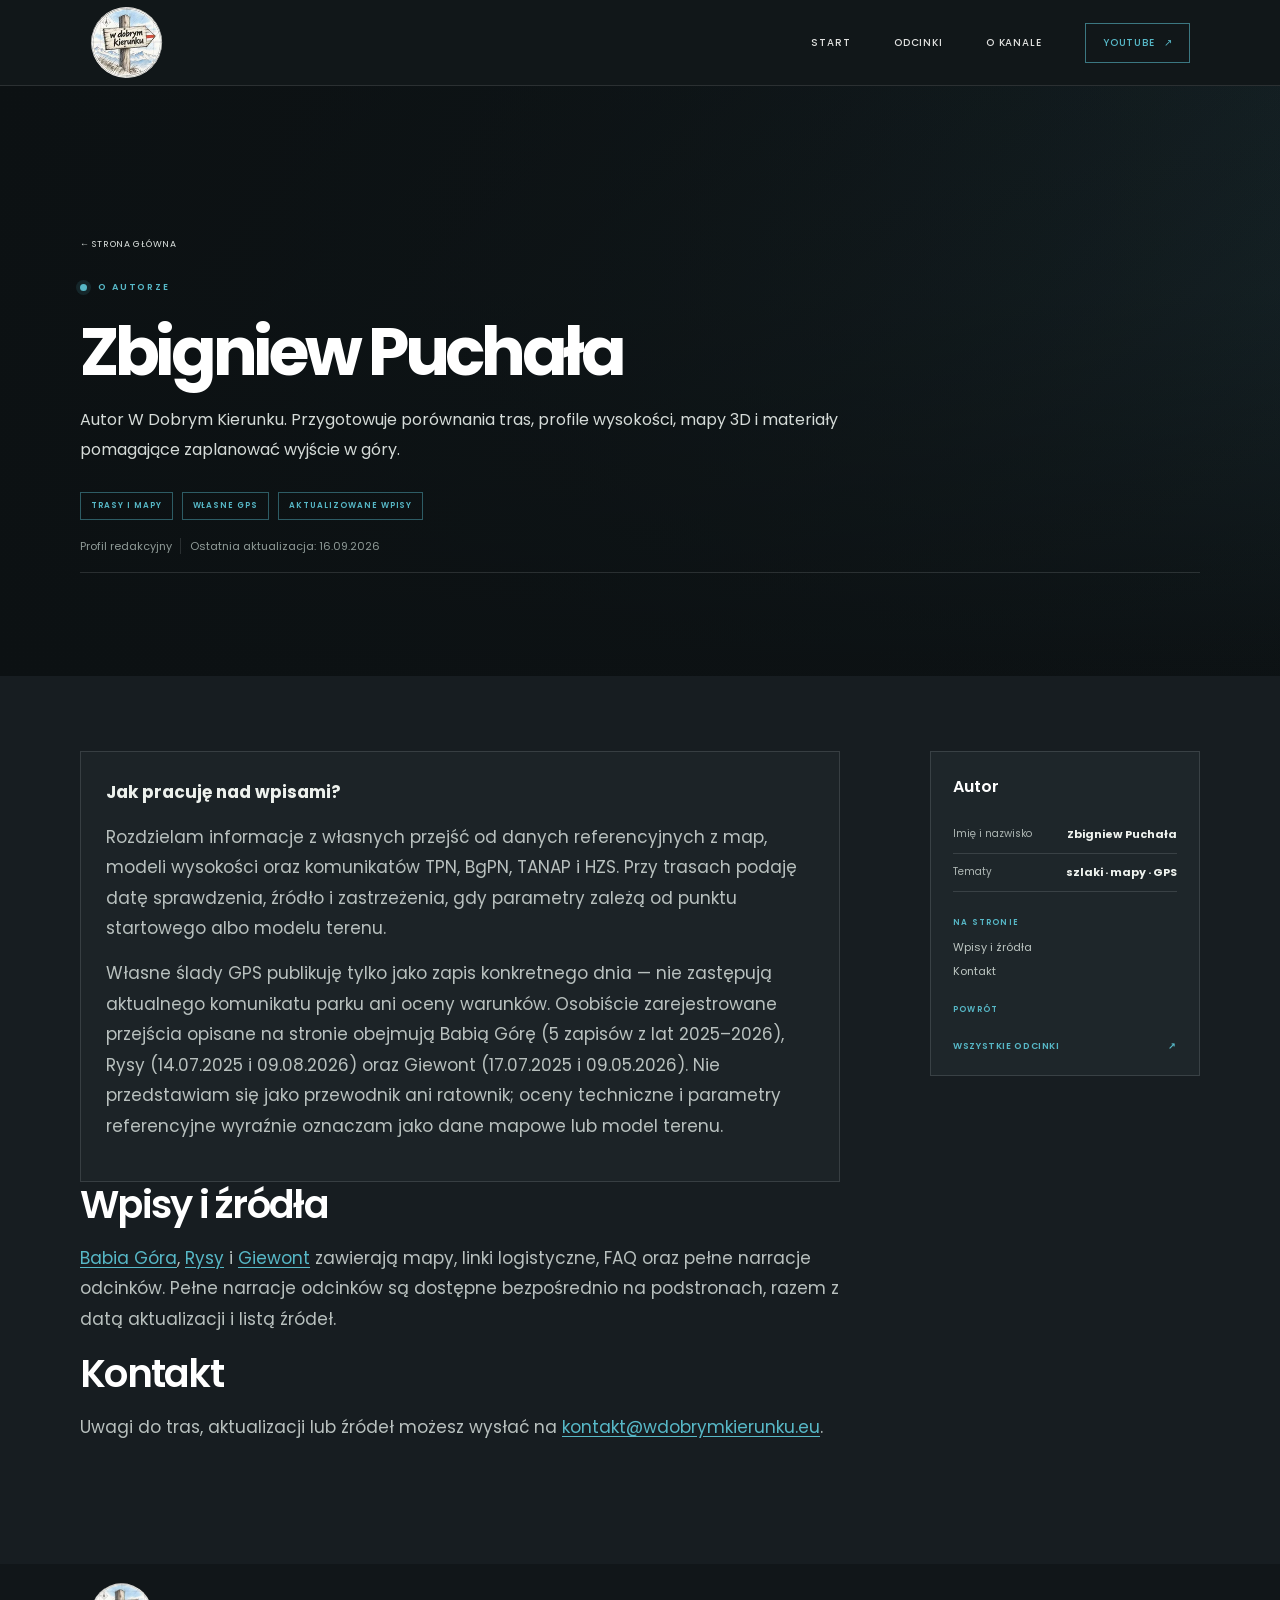
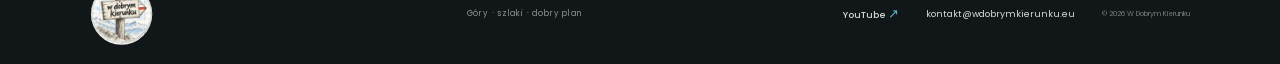
==== site/autor.html @ ae18d1ae "SEO: odświeżenie wersji arkusza stylów" ====
<!doctype html>
<html lang="pl">
<head>
<meta charset="utf-8">
<meta name="viewport" content="width=device-width, initial-scale=1">
<meta name="theme-color" content="#171d21">
<meta name="description" content="Zbigniew Puchała — autor W Dobrym Kierunku. Metoda pracy, źródła danych i własne ślady GPS z górskich przejść.">
<meta property="og:type" content="profile">
<meta property="og:title" content="Zbigniew Puchała — autor W Dobrym Kierunku">
<meta property="og:description" content="Autor porównań tras, map i praktycznych wpisów o wejściach na polskie szczyty.">
<meta property="og:url" content="https://wdobrymkierunku.eu/autor.html">
<link rel="canonical" href="https://wdobrymkierunku.eu/autor.html">
<title>Zbigniew Puchała — autor | W Dobrym Kierunku</title>
<link rel="icon" href="assets/wdk-logo.webp" type="image/webp">
<link rel="preconnect" href="https://fonts.googleapis.com">
<link rel="preconnect" href="https://fonts.gstatic.com" crossorigin>
<link href="https://fonts.googleapis.com/css2?family=Poppins:wght@400;500;600;700;800&display=swap" rel="stylesheet">
<link rel="stylesheet" href="styles.css?v=article-seo-v7">
<script type="application/ld+json">{"@context":"https://schema.org","@graph":[{"@type":"Person","@id":"https://wdobrymkierunku.eu/autor.html#person","name":"Zbigniew Puchała","url":"https://wdobrymkierunku.eu/autor.html","description":"Autor W Dobrym Kierunku — porównań tras, map, wizualizacji i praktycznych wpisów o górskich przejściach."},{"@type":"WebPage","@id":"https://wdobrymkierunku.eu/autor.html","url":"https://wdobrymkierunku.eu/autor.html","name":"Zbigniew Puchała — autor W Dobrym Kierunku","inLanguage":"pl-PL","author":{"@id":"https://wdobrymkierunku.eu/autor.html#person"}}]}</script>
  <link rel="alternate" type="application/atom+xml" href="https://wdobrymkierunku.eu/feed.xml" title="W Dobrym Kierunku — nowe wpisy">
</head>
<body class="article-page author-page">
<a class="skip-link" href="#main">Przejdź do treści</a>
<header class="site-header">
<a class="brand" href="index.html#top" aria-label="W Dobrym Kierunku — strona główna"><img src="assets/wdk-logo.webp" width="74" height="74" alt=""></a>
<nav class="main-nav" aria-label="Nawigacja główna"><a href="index.html#top">Start</a><a href="index.html#odcinki">Odcinki</a><a href="index.html#o-kanale">O kanale</a><a class="nav-cta" href="https://www.youtube.com/@w.dobrym.kierunku" target="_blank" rel="noopener noreferrer"><span>YouTube</span> ↗</a></nav>
</header>
<main id="main">
<section class="article-hero" aria-labelledby="article-title">
<div class="article-hero-inner section-wrap">
<a class="article-back" href="index.html#o-kanale">← Strona główna</a>
<p class="eyebrow"><span class="live-dot"></span> O AUTORZE</p>
<h1 id="article-title">Zbigniew Puchała</h1>
<p class="article-lead">Autor W Dobrym Kierunku. Przygotowuje porównania tras, profile wysokości, mapy 3D i materiały pomagające zaplanować wyjście w góry.</p>
<div class="article-meta"><span>TRASY I MAPY</span><span>WŁASNE GPS</span><span>AKTUALIZOWANE WPISY</span></div>
<div class="article-dates"><span>Profil redakcyjny</span><span>Ostatnia aktualizacja: 16.09.2026</span></div>
</div>
</section>
<div class="article-layout section-wrap">
<article class="article-body">
<div class="author-card">
<p><strong>Jak pracuję nad wpisami?</strong></p>
<p>Rozdzielam informacje z własnych przejść od danych referencyjnych z map, modeli wysokości oraz komunikatów TPN, BgPN, TANAP i HZS. Przy trasach podaję datę sprawdzenia, źródło i zastrzeżenia, gdy parametry zależą od punktu startowego albo modelu terenu.</p>
<p>Własne ślady GPS publikuję tylko jako zapis konkretnego dnia — nie zastępują aktualnego komunikatu parku ani oceny warunków. Osobiście zarejestrowane przejścia opisane na stronie obejmują Babią Górę (5 zapisów z lat 2025–2026), Rysy (14.07.2025 i 09.08.2026) oraz Giewont (17.07.2025 i 09.05.2026). Nie przedstawiam się jako przewodnik ani ratownik; oceny techniczne i parametry referencyjne wyraźnie oznaczam jako dane mapowe lub model terenu.</p>
</div>
<h2 id="wpisy">Wpisy i źródła</h2>
<p><a href="odcinki/babia-gora.html">Babia Góra</a>, <a href="odcinki/rysy.html">Rysy</a> i <a href="odcinki/giewont.html">Giewont</a> zawierają mapy, linki logistyczne, FAQ oraz pełne narracje odcinków. Pełne narracje odcinków są dostępne bezpośrednio na podstronach, razem z datą aktualizacji i listą źródeł.</p>
<h2 id="kontakt">Kontakt</h2>
<p>Uwagi do tras, aktualizacji lub źródeł możesz wysłać na <a href="mailto:kontakt@wdobrymkierunku.eu">kontakt@wdobrymkierunku.eu</a>.</p>
</article>
<aside class="article-aside"><h2>Autor</h2><div class="aside-stat"><span>Imię i nazwisko</span><strong>Zbigniew Puchała</strong></div><div class="aside-stat"><span>Tematy</span><strong>szlaki · mapy · GPS</strong></div><h3>Na stronie</h3><nav aria-label="Nawigacja po profilu"><a href="#wpisy">Wpisy i źródła</a><a href="#kontakt">Kontakt</a></nav><h3>Powrót</h3><a class="article-next" href="index.html#odcinki"><span>Wszystkie odcinki</span><span>↗</span></a></aside>
</div>
</main>
<footer class="site-footer"><a class="brand brand-footer" href="index.html#top" aria-label="W Dobrym Kierunku — do góry strony"><img src="assets/wdk-logo.webp" width="64" height="64" alt=""></a><p>Góry · szlaki · dobry plan</p><a class="footer-channel" href="https://www.youtube.com/@w.dobrym.kierunku" target="_blank" rel="noopener noreferrer">YouTube <span aria-hidden="true">↗</span></a><a class="footer-contact" href="mailto:kontakt@wdobrymkierunku.eu">kontakt@wdobrymkierunku.eu</a><span class="copyright">© 2026 W Dobrym Kierunku</span></footer>
</body>
</html>
---- site/styles.css ----
:root {
  color-scheme: dark;
  --night: #171d21;
  --night-soft: #1e252a;
  --night-card: #222a2f;
  --accent: #57B8C7;
  --accent-rgb: 87, 184, 199;
  --paper: #F0F4F4;
  --muted: #a3aaab;
  --line: rgba(240, 244, 244, .13);
  --font: 'Poppins', 'Avenir Next', Avenir, 'Segoe UI', Arial, sans-serif;
}

* { box-sizing: border-box; }
html { scroll-behavior: smooth; }
body { margin: 0; background: var(--night); color: var(--paper); font-family: var(--font); -webkit-font-smoothing: antialiased; }
a { color: inherit; }
svg { display: block; }
img { display: block; max-width: 100%; }
h1, h2, h3, p { margin-top: 0; }
.skip-link { position: absolute; z-index: 20; top: 10px; left: 10px; padding: 12px 16px; transform: translateY(-160%); background: var(--paper); color: var(--night); }
.skip-link:focus { transform: translateY(0); }
.site-header { position: absolute; z-index: 5; top: 0; right: 0; left: 0; display: flex; align-items: center; justify-content: space-between; height: 86px; padding: 0 clamp(24px, 7vw, 112px); border-bottom: 1px solid rgba(255,255,255,.11); background: rgba(18, 23, 26, .43); backdrop-filter: blur(8px); }
.brand { display: inline-flex; align-items: center; gap: 0; color: var(--paper); font-size: 10px; font-weight: 600; letter-spacing: .14em; line-height: 1.35; text-decoration: none; }
.brand img { width: 74px; height: 74px; object-fit: contain; clip-path: circle(48% at 50% 50%); }
.brand strong { display: block; color: var(--accent); font-size: 12px; letter-spacing: .17em; }
.main-nav { display: flex; align-items: center; gap: clamp(22px, 3.4vw, 53px); font-size: 10px; font-weight: 500; letter-spacing: .08em; text-transform: uppercase; }
.main-nav > a:not(.nav-cta) { color: #e0e1df; text-decoration: none; transition: color .18s ease; }
.main-nav > a:not(.nav-cta):hover, .footer-channel:hover { color: var(--accent); }
.nav-cta { display: inline-flex; min-height: 40px; align-items: center; justify-content: center; gap: 9px; padding: 0 17px; border: 1px solid rgba(var(--accent-rgb),.6); color: var(--accent); text-decoration: none; transition: color .18s ease, background .18s ease; }
.nav-cta:hover { background: var(--accent); color: var(--night); }
.nav-cta svg { width: 18px; fill: currentColor; }
.hero { position: relative; display: flex; min-height: min(760px, 100svh); align-items: center; overflow: hidden; padding: 130px clamp(24px, 9vw, 144px) 95px; background: #1b2428; }
.hero-image { position: absolute; inset: 0; width: 100%; height: 100%; object-fit: cover; object-position: center 43%; }
.hero-shade { position: absolute; inset: 0; background: linear-gradient(90deg, rgba(15,20,22,.97) 0%, rgba(15,20,22,.88) 32%, rgba(15,20,22,.48) 62%, rgba(15,20,22,.18) 100%), linear-gradient(0deg, rgba(15,20,22,.72) 0%, transparent 35%); }
.hero-content { position: relative; z-index: 1; width: min(670px, 76vw); padding-top: 33px; }
.eyebrow { display: flex; align-items: center; gap: 11px; margin: 0 0 21px; color: var(--accent); font-size: 9px; font-weight: 600; letter-spacing: .21em; line-height: 1.7; text-transform: uppercase; }
.live-dot { width: 7px; height: 7px; border-radius: 50%; background: var(--accent); box-shadow: 0 0 0 4px rgba(var(--accent-rgb),.13); }
.hero h1 { margin: 0 0 20px; color: #fff; font-size: clamp(46px, 6.1vw, 82px); font-weight: 700; letter-spacing: -.065em; line-height: 1.08; }
h1 em, h2 em { color: var(--accent); font-style: normal; }
.hero-copy { max-width: 500px; margin: 0; color: #d0d3d1; font-size: 13px; font-weight: 400; line-height: 1.9; }
.hero-actions { display: flex; flex-wrap: wrap; align-items: center; gap: 12px; margin-top: 29px; }
.button { display: inline-flex; min-height: 48px; align-items: center; justify-content: center; gap: 11px; padding: 0 20px; font-size: 9px; font-weight: 600; letter-spacing: .05em; text-decoration: none; text-transform: uppercase; transition: background .2s ease, color .2s ease, border-color .2s ease, transform .2s ease; }
.button:hover { transform: translateY(-2px); }
.button-primary { background: var(--accent); color: #171b1d; }
.button-primary:hover { background: #7CCDD6; }
.button svg { width: 18px; fill: currentColor; }
.button-outline { border: 1px solid rgba(255,255,255,.54); color: #fff; }
.button-outline:hover { border-color: var(--accent); color: var(--accent); }
.hero-meta { display: flex; flex-wrap: wrap; align-items: center; gap: 12px; margin-top: 40px; color: #c1c6c3; font-size: 8px; font-weight: 500; letter-spacing: .14em; }
.hero-meta i { width: 3px; height: 3px; border-radius: 50%; background: var(--accent); }
.hero-watch { position: absolute; z-index: 1; right: clamp(42px, 10vw, 158px); bottom: 123px; display: flex; align-items: center; gap: 13px; color: #fff; font-size: 8px; font-weight: 500; letter-spacing: .16em; line-height: 1.7; text-decoration: none; }
.hero-watch strong { color: var(--accent); font-size: 11px; font-weight: 600; letter-spacing: .2em; }
.watch-ring { display: grid; width: 53px; height: 53px; place-items: center; border: 1px solid rgba(var(--accent-rgb),.8); border-radius: 50%; color: var(--accent); transition: background .18s ease, color .18s ease; }
.hero-watch:hover .watch-ring { background: var(--accent); color: var(--night); }
.watch-ring svg { width: 19px; fill: currentColor; }
.hero-index { position: absolute; right: clamp(24px, 7vw, 112px); bottom: 37px; left: clamp(24px, 9vw, 144px); display: flex; align-items: center; gap: 12px; color: #bbc0be; font-size: 7px; font-weight: 500; letter-spacing: .2em; }
.hero-index span:first-child { color: var(--accent); }
.hero-index b { width: 62px; height: 1px; background: rgba(var(--accent-rgb),.7); }
.section-wrap { width: min(1120px, calc(100% - 48px)); margin: 0 auto; }
.episodes { padding-top: 96px; padding-bottom: 112px; }
.section-heading { display: flex; align-items: flex-end; justify-content: space-between; gap: 28px; margin-bottom: 31px; }
.eyebrow-muted { margin-bottom: 12px; color: #a7adae; font-size: 8px; }
.section-heading h2, .about-copy h2, .closing h2 { margin: 0; color: #fff; font-size: clamp(34px, 4vw, 54px); font-weight: 600; letter-spacing: -.06em; line-height: 1.2; }
.text-link { display: inline-flex; align-items: center; gap: 10px; padding-bottom: 5px; border-bottom: 1px solid rgba(var(--accent-rgb),.55); color: var(--paper); font-size: 9px; font-weight: 500; letter-spacing: .04em; text-decoration: none; white-space: nowrap; }
.text-link span { color: var(--accent); font-size: 14px; }
.episode-grid { display: grid; grid-template-columns: repeat(3, minmax(0, 1fr)); gap: 19px; }
.episode-card { overflow: hidden; background: var(--night-card); }
.episode-player { position: relative; overflow: hidden; aspect-ratio: 16 / 9; background: #090d0f; }
.episode-player iframe { position: absolute; inset: 0; width: 100%; height: 100%; border: 0; }
.episode-number { position: absolute; z-index: 1; top: 17px; left: 18px; padding: 7px 9px; background: var(--accent); color: var(--night); font-size: 7px; font-weight: 700; letter-spacing: .13em; pointer-events: none; }
.episode-info { padding: 22px 23px 25px; }
.episode-tags { display: flex; flex-wrap: wrap; gap: 7px; }
.episode-tags span { padding: 5px 7px; border: 1px solid var(--line); color: #aeb5b5; font-size: 7px; font-weight: 500; letter-spacing: .13em; }
.episode-info h3 { margin: 13px 0 6px; color: #fff; font-size: 21px; font-weight: 600; letter-spacing: -.03em; }
.episode-info p { max-width: 440px; margin: 0; color: #abb1b0; font-size: 10px; line-height: 1.85; }
.episode-info > a { display: inline-flex; align-items: center; gap: 7px; margin-top: 15px; color: var(--accent); font-size: 8px; font-weight: 600; letter-spacing: .11em; text-decoration: none; text-transform: uppercase; }
.episode-info > a span { font-size: 14px; }
.about { padding: 86px 0 91px; background: #20272b; }
.about-inner { display: grid; grid-template-columns: 1fr 1fr; align-items: center; gap: clamp(40px, 8vw, 112px); }
.about-art { position: relative; display: grid; min-height: 370px; place-items: center; overflow: hidden; border: 1px solid rgba(240,244,244,.08); background: radial-gradient(ellipse at 51% 48%, rgba(var(--accent-rgb),.06), transparent 50%), #192024; }
.about-art::before, .about-art::after { position: absolute; width: 355px; height: 355px; border: 1px solid rgba(var(--accent-rgb),.12); border-radius: 50%; content: ''; }
.about-art::after { width: 270px; height: 270px; }
.about-art img { position: relative; z-index: 1; width: min(82%, 340px); opacity: .94; }
.art-caption { position: absolute; z-index: 2; bottom: 18px; left: 20px; color: #a6adac; font-size: 7px; font-weight: 500; letter-spacing: .17em; }
.about-copy > .eyebrow { margin-bottom: 16px; }
.about-copy h2 { margin-bottom: 17px; font-size: clamp(36px, 4.4vw, 57px); }
.about-copy > p:not(.eyebrow) { max-width: 460px; margin: 0; color: #b6bcbb; font-size: 11px; line-height: 1.95; }
.about-points { display: grid; gap: 0; margin: 20px 0 24px; padding: 0; list-style: none; }
.about-points li { display: flex; align-items: center; gap: 13px; min-height: 39px; border-bottom: 1px solid var(--line); color: #e3e5e0; font-size: 9px; }
.about-points li span { color: var(--accent); font-size: 8px; letter-spacing: .1em; }
.about-copy .button { min-height: 44px; }
.closing { position: relative; overflow: hidden; padding: 85px 24px 91px; background: #14191c; text-align: center; }
.closing::before, .closing::after { position: absolute; top: 50%; left: 50%; width: min(850px, 90vw); height: min(850px, 90vw); border: 1px solid rgba(var(--accent-rgb),.08); border-radius: 50%; content: ''; transform: translate(-50%, -50%); }
.closing::after { width: min(620px, 70vw); height: min(620px, 70vw); }
.closing-inner { position: relative; z-index: 1; display: flex; flex-direction: column; align-items: center; }
.closing .eyebrow { justify-content: center; margin-bottom: 15px; }
.closing h2 { margin: 0 0 23px; font-size: clamp(34px, 4.3vw, 57px); }
.closing .button { min-width: 195px; }
.site-footer { display: grid; grid-template-columns: 1fr 1fr auto auto auto; align-items: center; gap: 27px; min-height: 97px; padding: 18px clamp(24px, 7vw, 112px); background: #111619; }
.brand-footer img { width: 64px; height: 64px; }

.brand-footer strong { font-size: 9px; }
.site-footer > p { margin: 0; color: #8d9595; font-size: 8px; letter-spacing: .1em; }
.footer-channel { color: #d9dcda; font-size: 9px; font-weight: 500; text-decoration: none; transition: color .18s ease; }
.footer-channel span { color: var(--accent); font-size: 13px; }
.footer-contact { color: #d9dcda; font-size: 9px; text-decoration: none; overflow-wrap: anywhere; transition: color .18s ease; }
.footer-contact:hover { color: var(--accent); }
.copyright { color: #727a7a; font-size: 7px; white-space: nowrap; }
:focus-visible { outline: 2px solid var(--accent); outline-offset: 4px; }

@media (max-width: 760px) {
  .site-header { height: 75px; padding-right: 22px; padding-left: 22px; }
  .brand { gap: 0; font-size: 0; }
  .brand img { width: 60px; height: 60px; }
  
  .main-nav { gap: 15px; font-size: 8px; }
  .nav-cta { min-height: 35px; gap: 5px; padding: 0 9px; }
  .nav-cta svg { width: 15px; }
  .hero { min-height: 690px; align-items: flex-end; padding: 130px 25px 108px; }
  .hero-image { object-position: 61% center; }
  .hero-shade { background: linear-gradient(90deg, rgba(15,20,22,.88), rgba(15,20,22,.25)), linear-gradient(0deg, rgba(15,20,22,.94) 0%, rgba(15,20,22,.65) 44%, rgba(15,20,22,.08) 100%); }
  .hero-content { width: 100%; padding-top: 0; }
  .hero h1 { font-size: clamp(43px, 10vw, 68px); }
  .hero-copy { max-width: 460px; font-size: 11px; }
  .hero-actions { margin-top: 23px; }
  .hero-meta { gap: 8px; margin-top: 29px; font-size: 6px; }
  .hero-watch { right: 28px; bottom: 83px; font-size: 6px; }
  .watch-ring { width: 43px; height: 43px; }
  .hero-index { right: 24px; bottom: 27px; left: 24px; }
  .episodes { padding-top: 71px; padding-bottom: 79px; }
  .episode-grid { grid-template-columns: repeat(2, minmax(0, 1fr)); gap: 15px; }
  .episode-info { padding: 17px 16px 20px; }
  .episode-info h3 { font-size: 18px; }
  .about { padding: 67px 0 72px; }
  .about-inner { grid-template-columns: .85fr 1.15fr; gap: 30px; }
  .about-art { min-height: 315px; }
  .site-footer { grid-template-columns: 1fr auto auto auto; gap: 14px; }
  .site-footer > p { display: none; }
}

@media (max-width: 560px) {
  .site-header { height: 69px; padding: 0 16px; }
  .brand { gap: 0; font-size: 0; }
  .brand img { width: 55px; height: 55px; }
  
  .main-nav { gap: 11px; font-size: 7px; letter-spacing: .03em; }
  .main-nav > a:nth-child(1) { display: none; }
  .nav-cta { min-height: 31px; padding: 0 7px; }
  .nav-cta svg { width: 13px; }
  .hero { min-height: 720px; padding: 125px 22px 123px; }
  .hero-image { object-position: 64% center; }
  .hero-shade { background: linear-gradient(90deg, rgba(15,20,22,.76), rgba(15,20,22,.24)), linear-gradient(0deg, rgba(15,20,22,.98) 0%, rgba(15,20,22,.72) 48%, rgba(15,20,22,.08) 100%); }
  .eyebrow { font-size: 7px; letter-spacing: .16em; }
  .hero h1 { font-size: clamp(40px, 12.5vw, 60px); }
  .hero-copy { font-size: 10px; line-height: 1.8; }
  .hero-actions { align-items: stretch; gap: 9px; }
  .button { min-height: 45px; padding: 0 12px; font-size: 7px; }
  .button-primary svg { width: 15px; }
  .hero-meta { max-width: 310px; gap: 7px; font-size: 6px; letter-spacing: .1em; }
  .hero-watch { right: auto; bottom: 77px; left: 22px; }
  .hero-index { left: 22px; font-size: 6px; }
  .section-wrap { width: calc(100% - 40px); }
  .section-heading { align-items: flex-start; flex-direction: column; gap: 16px; margin-bottom: 23px; }
  .section-heading h2, .about-copy h2 { font-size: 37px; }
  .episode-grid { grid-template-columns: 1fr; gap: 16px; }
  .episode-info { padding: 18px 19px 21px; }
  .episode-info p { font-size: 9px; }
  .about-inner { grid-template-columns: 1fr; gap: 34px; }
  .about-art { min-height: 280px; }
  .about-art img { width: min(70%, 280px); }
  .about-copy > p:not(.eyebrow) { font-size: 10px; }
  .about-points li { font-size: 8px; }
  .closing { padding: 68px 20px 72px; }
  .closing h2 { font-size: clamp(32px, 10vw, 45px); }
  .site-footer { grid-template-columns: 1fr auto; padding: 20px; }
  .footer-contact { grid-column: 1 / -1; }
  .footer-channel { grid-column: 2; grid-row: 1; justify-self: end; }
  .copyright { grid-column: 1 / -1; }
}

@media (prefers-reduced-motion: reduce) {
  html { scroll-behavior: auto; }
  *, *::before, *::after { transition-duration: .01ms !important; animation-duration: .01ms !important; animation-iteration-count: 1 !important; }
}

/* Professional episode articles */
.article-page .site-header{position:relative;background:#111719}
.article-hero{position:relative;display:flex;min-height:min(590px,72svh);align-items:flex-end;overflow:hidden;background-color:#141b1f;background-position:center;background-size:cover}
.article-hero::before{position:absolute;inset:0;content:'';background:linear-gradient(90deg,rgba(12,17,19,.95),rgba(12,17,19,.7) 46%,rgba(12,17,19,.18)),linear-gradient(0deg,rgba(12,17,19,.96),rgba(12,17,19,.2) 65%,rgba(12,17,19,.08))}
.article-hero-inner{position:relative;z-index:1;padding-top:75px;padding-bottom:68px}
.article-back{display:inline-flex;gap:8px;margin-bottom:29px;color:#dce2df;font-size:9px;letter-spacing:.08em;text-decoration:none;text-transform:uppercase}.article-back:hover{color:var(--accent)}
.article-hero h1{max-width:850px;margin:0 0 17px;color:#fff;font-size:clamp(39px,5.2vw,72px);font-weight:700;letter-spacing:-.065em;line-height:1.08}
.article-lead{max-width:730px;margin:0;color:#d5dbd8;font-size:16px;line-height:1.9}.article-meta{display:flex;flex-wrap:wrap;gap:9px;margin-top:26px}.article-meta span{padding:7px 10px;border:1px solid rgba(var(--accent-rgb),.45);color:var(--accent);font-size:8px;font-weight:600;letter-spacing:.12em;text-transform:uppercase}
.article-layout{display:grid;grid-template-columns:minmax(0,1fr) 270px;align-items:start;gap:clamp(34px,7vw,96px);padding-top:75px;padding-bottom:104px}
.article-video{position:relative;overflow:hidden;aspect-ratio:16/9;margin-bottom:46px;background:#090d0f;box-shadow:0 18px 55px rgba(0,0,0,.22)}.article-video iframe{position:absolute;inset:0;width:100%;height:100%;border:0}
.article-kicker{margin:0 0 10px;color:var(--accent);font-size:9px;font-weight:600;letter-spacing:.18em;text-transform:uppercase}
.article-body h2{margin:50px 0 15px;color:#fff;font-size:clamp(26px,3vw,39px);font-weight:600;letter-spacing:-.045em;line-height:1.2}.article-body h2:first-of-type{margin-top:0}
.article-body h3{margin:26px 0 9px;color:#fff;font-size:19px;font-weight:600}.article-body p{color:#b8c0be;font-size:17px;line-height:1.8}.article-body strong{color:#edf1ed}.article-body a{color:var(--accent);text-decoration:underline;text-underline-offset:3px}.article-body a:hover{color:#89d6dc}.article-intro{color:#d5dcda!important;font-size:19px!important;line-height:1.75!important}
.article-figure{margin:34px 0 38px}.article-figure img{width:100%;max-height:500px;object-fit:cover;border:1px solid rgba(240,244,244,.1)}.article-figure figcaption{margin-top:9px;color:#7f8988;font-size:8px;line-height:1.6}
.article-note{margin:25px 0;padding:17px 19px;border-left:2px solid var(--accent);background:rgba(var(--accent-rgb),.08)}.article-note p{margin:0;color:#d6ddda;font-size:11px;line-height:1.8}
.route-table-wrap{overflow-x:auto;margin:24px 0 34px;border:1px solid var(--line)}.route-table{width:100%;min-width:980px;border-collapse:collapse}.route-table th,.route-table td{padding:13px 14px;border-bottom:1px solid var(--line);text-align:left;vertical-align:top;font-size:12px}.route-table th{color:var(--accent);font-size:9px;font-weight:600;letter-spacing:.12em;text-transform:uppercase}.route-table td{color:#c0c8c5;font-size:11px;line-height:1.65}.route-table tr:last-child td{border-bottom:0}.route-table td:first-child{color:#f1f4ef;font-weight:600}.route-table a{white-space:nowrap}
.link-grid{display:grid;grid-template-columns:repeat(2,minmax(0,1fr));gap:10px;margin:20px 0 31px}.link-card{display:block;padding:13px 15px;border:1px solid var(--line);color:#e0e5e1!important;font-size:10px;line-height:1.55;text-decoration:none!important;transition:border-color .18s ease,background .18s ease}.link-card:hover{border-color:rgba(var(--accent-rgb),.7);background:rgba(var(--accent-rgb),.07)}.link-card span{display:block;margin-top:3px;color:#8e9896;font-size:8px}
.article-aside{position:sticky;top:25px;padding:22px;border:1px solid var(--line);background:rgba(34,42,47,.72)}.article-aside h2{margin:0 0 17px;color:#fff;font-size:16px;font-weight:600}.article-aside h3{margin:25px 0 10px;color:var(--accent);font-size:8px;font-weight:600;letter-spacing:.15em;text-transform:uppercase}.aside-stat{display:flex;justify-content:space-between;gap:15px;padding:10px 0;border-bottom:1px solid var(--line);color:#aeb7b4;font-size:10px}.aside-stat strong{color:#eff3ef;font-size:11px;text-align:right}.article-aside nav{display:grid;gap:7px}.article-aside nav a{color:#bdc6c2;font-size:11px;line-height:1.5;text-decoration:none}.article-aside nav a:hover{color:var(--accent)}.article-next{display:flex;justify-content:space-between;gap:16px;padding-top:14px;color:var(--accent);font-size:9px;font-weight:600;letter-spacing:.07em;text-decoration:none;text-transform:uppercase}.article-credits{margin-top:48px;padding-top:23px;border-top:1px solid var(--line);color:#818b89;font-size:11px;line-height:1.8}
.episode-links{display:flex;flex-wrap:wrap;gap:13px;margin-top:15px}.episode-info .episode-links a{margin-top:0}.episode-links .episode-watch-link{color:#aeb8b5}
@media(max-width:860px){.article-layout{grid-template-columns:1fr}.article-aside{position:static;order:-1}.article-aside nav{grid-template-columns:repeat(2,minmax(0,1fr))}}
@media(max-width:560px){.article-hero{min-height:610px}.article-hero-inner{padding-top:54px;padding-bottom:48px}.article-hero h1{font-size:39px}.article-lead{font-size:14px}.article-layout{width:calc(100% - 40px);padding-top:49px;padding-bottom:72px}.article-body h2{margin-top:39px;font-size:29px}.article-body p{font-size:16px;line-height:1.75}.article-intro{font-size:16px!important}.link-grid{grid-template-columns:1fr}.article-aside nav{grid-template-columns:1fr}.article-aside{padding:18px}.article-figure img{max-height:330px}.route-table{min-width:920px}}


/* SEO article UX: dates, status alerts, decision cards and FAQ */
.article-dates{display:flex;flex-wrap:wrap;gap:8px;margin:18px 0 35px;padding-bottom:18px;border-bottom:1px solid var(--line);color:#8f9a97;font-size:11px;line-height:1.5}
.article-dates span{display:inline-flex;align-items:center;gap:5px}
.article-dates span+span{padding-left:9px;border-left:1px solid var(--line)}
.article-alert{margin:0 0 32px;padding:18px 20px;border:1px solid rgba(246,190,78,.35);border-left:3px solid #f6be4e;background:rgba(246,190,78,.08);color:#e3e3d7}
.article-alert strong{color:#f6cf77}
.article-alert p{margin:0;color:#d9ddd2;font-size:15px;line-height:1.7}
.article-alert a{color:#f6cf77}
.decision-grid{display:grid;grid-template-columns:repeat(2,minmax(0,1fr));gap:10px;margin:20px 0 30px}
.decision-card{display:block;padding:16px 17px;border:1px solid var(--line);background:rgba(34,42,47,.55);color:#dce3df}
.decision-card strong{display:block;margin-bottom:6px;color:var(--accent);font-size:12px;font-weight:600;letter-spacing:.04em}
.decision-card span{display:block;color:#bdc6c2;font-size:12px;line-height:1.65}
.decision-card em{display:block;margin-top:7px;color:#899391;font-size:9px;font-style:normal;line-height:1.55}
.faq-list{display:grid;gap:8px;margin:20px 0 34px}
.faq-list details{border:1px solid var(--line);background:rgba(34,42,47,.48)}
.faq-list summary{cursor:pointer;padding:15px 17px;color:#e6ece8;font-size:15px;font-weight:600;list-style:none}
.faq-list summary::-webkit-details-marker{display:none}
.faq-list summary::after{float:right;color:var(--accent);content:'+';font-size:18px;font-weight:400;line-height:1}
.faq-list details[open] summary::after{content:'−'}
.faq-list details p{margin:0;padding:0 17px 16px;color:#b8c0be;font-size:15px;line-height:1.75}
.route-table caption{padding:13px 14px;border-bottom:1px solid var(--line);color:#8d9895;font-size:10px;line-height:1.6;text-align:left}
.table-scroll-note{margin:0 0 8px;color:#8f9a97;font-size:12px;line-height:1.5}
.article-body h2[id]{scroll-margin-top:24px}
@media(max-width:560px){
  .article-dates{display:grid;gap:6px;margin-bottom:27px;font-size:12px}
  .article-dates span+span{padding-left:0;border-left:0}
  .article-alert{padding:15px 16px}
  .article-alert p{font-size:15px}
  .decision-grid{grid-template-columns:1fr}
  .decision-card{padding:14px 15px}
  .decision-card strong{font-size:12px}
  .decision-card span{font-size:13px}
  .faq-list summary{font-size:15px}
  .faq-list details p{font-size:15px}
}

/* Trust, transcripts and author details */
.article-byline{margin:10px 0 0;color:#b4bfbb;font-size:12px;line-height:1.6}
.article-byline a{color:var(--accent);text-decoration:underline;text-underline-offset:3px}
.article-transcript-intro{color:#aeb9b5!important;font-size:14px!important;line-height:1.7!important}
.article-transcript{margin:20px 0 36px;border:1px solid var(--line);background:rgba(34,42,47,.45)}
.article-transcript summary{cursor:pointer;padding:16px 18px;color:#e7ede9;font-size:15px;font-weight:600;list-style:none}
.article-transcript summary::-webkit-details-marker{display:none}
.article-transcript summary::after{float:right;color:var(--accent);content:'+';font-size:20px;font-weight:400;line-height:1}
.article-transcript[open] summary::after{content:'−'}
.transcript-inner{padding:4px 19px 19px;border-top:1px solid var(--line)}
.transcript-inner h3{margin:23px 0 7px;color:var(--accent);font-size:15px;line-height:1.45}
.transcript-inner p{margin:0 0 12px;color:#bac3bf;font-size:14px;line-height:1.75}
.transcript-source{margin-top:22px!important;padding-top:15px;border-top:1px solid var(--line);color:#8e9995!important;font-size:12px!important}
.episode-date{margin:0 0 6px!important;color:#7f8b89!important;font-size:9px!important;letter-spacing:.03em}
.episode-new{border-color:rgba(var(--accent-rgb),.7)!important;color:var(--accent)!important}
.about-actions{display:flex;flex-wrap:wrap;gap:10px;margin-top:20px}
.gpx-grid{margin-top:16px}
.author-page .article-hero{background-image:linear-gradient(135deg,rgba(12,17,19,.96),rgba(28,48,53,.78))}
.author-page .article-lead{max-width:760px}
.author-page .article-body h2{margin-top:0}
.author-card{padding:25px;border:1px solid var(--line);background:rgba(34,42,47,.5)}
.author-card p{margin:0 0 14px}
@media(max-width:560px){
  .article-byline{font-size:11px}
  .article-transcript summary{font-size:14px}
  .transcript-inner{padding:2px 15px 16px}
  .transcript-inner h3{font-size:14px}
  .transcript-inner p{font-size:14px}
  .about-actions{align-items:stretch;flex-direction:column}
}

/* Homepage video performance: load the YouTube iframe after an intentional click */
.video-poster{position:absolute;z-index:0;inset:0;width:100%;height:100%;padding:0;border:0;background:#090d0f;cursor:pointer}
.video-poster img{display:block;width:100%;height:100%;object-fit:cover;opacity:.78;transition:opacity .2s ease,transform .25s ease}
.video-poster::after{position:absolute;inset:0;background:linear-gradient(0deg,rgba(8,12,14,.65),rgba(8,12,14,.08));content:''}
.video-poster-play{position:absolute;z-index:1;top:50%;left:50%;display:grid;width:54px;height:54px;place-items:center;border:1px solid rgba(var(--accent-rgb),.8);border-radius:50%;color:var(--accent);font-size:19px;transform:translate(-50%,-50%);transition:background .2s ease,color .2s ease}
.video-poster:hover img{opacity:.95;transform:scale(1.02)}
.video-poster:hover .video-poster-play{background:var(--accent);color:var(--night)}


/* SEO chapter links and related reading */
.transcript-inner h3{display:flex;align-items:baseline;gap:9px;flex-wrap:wrap}
.transcript-chapter-time{display:inline-block;color:var(--accent)!important;font-variant-numeric:tabular-nums;text-decoration:none!important;white-space:nowrap}
.transcript-chapter-time:hover{text-decoration:underline!important;text-underline-offset:3px}
.article-related{margin-top:52px;padding-top:6px;border-top:1px solid var(--line)}
.article-related h2{margin-top:32px!important}
.article-related .link-grid{margin-top:16px}
@media(max-width:560px){.transcript-inner h3{display:block}.transcript-chapter-time{margin-right:7px}.article-related{margin-top:42px}}
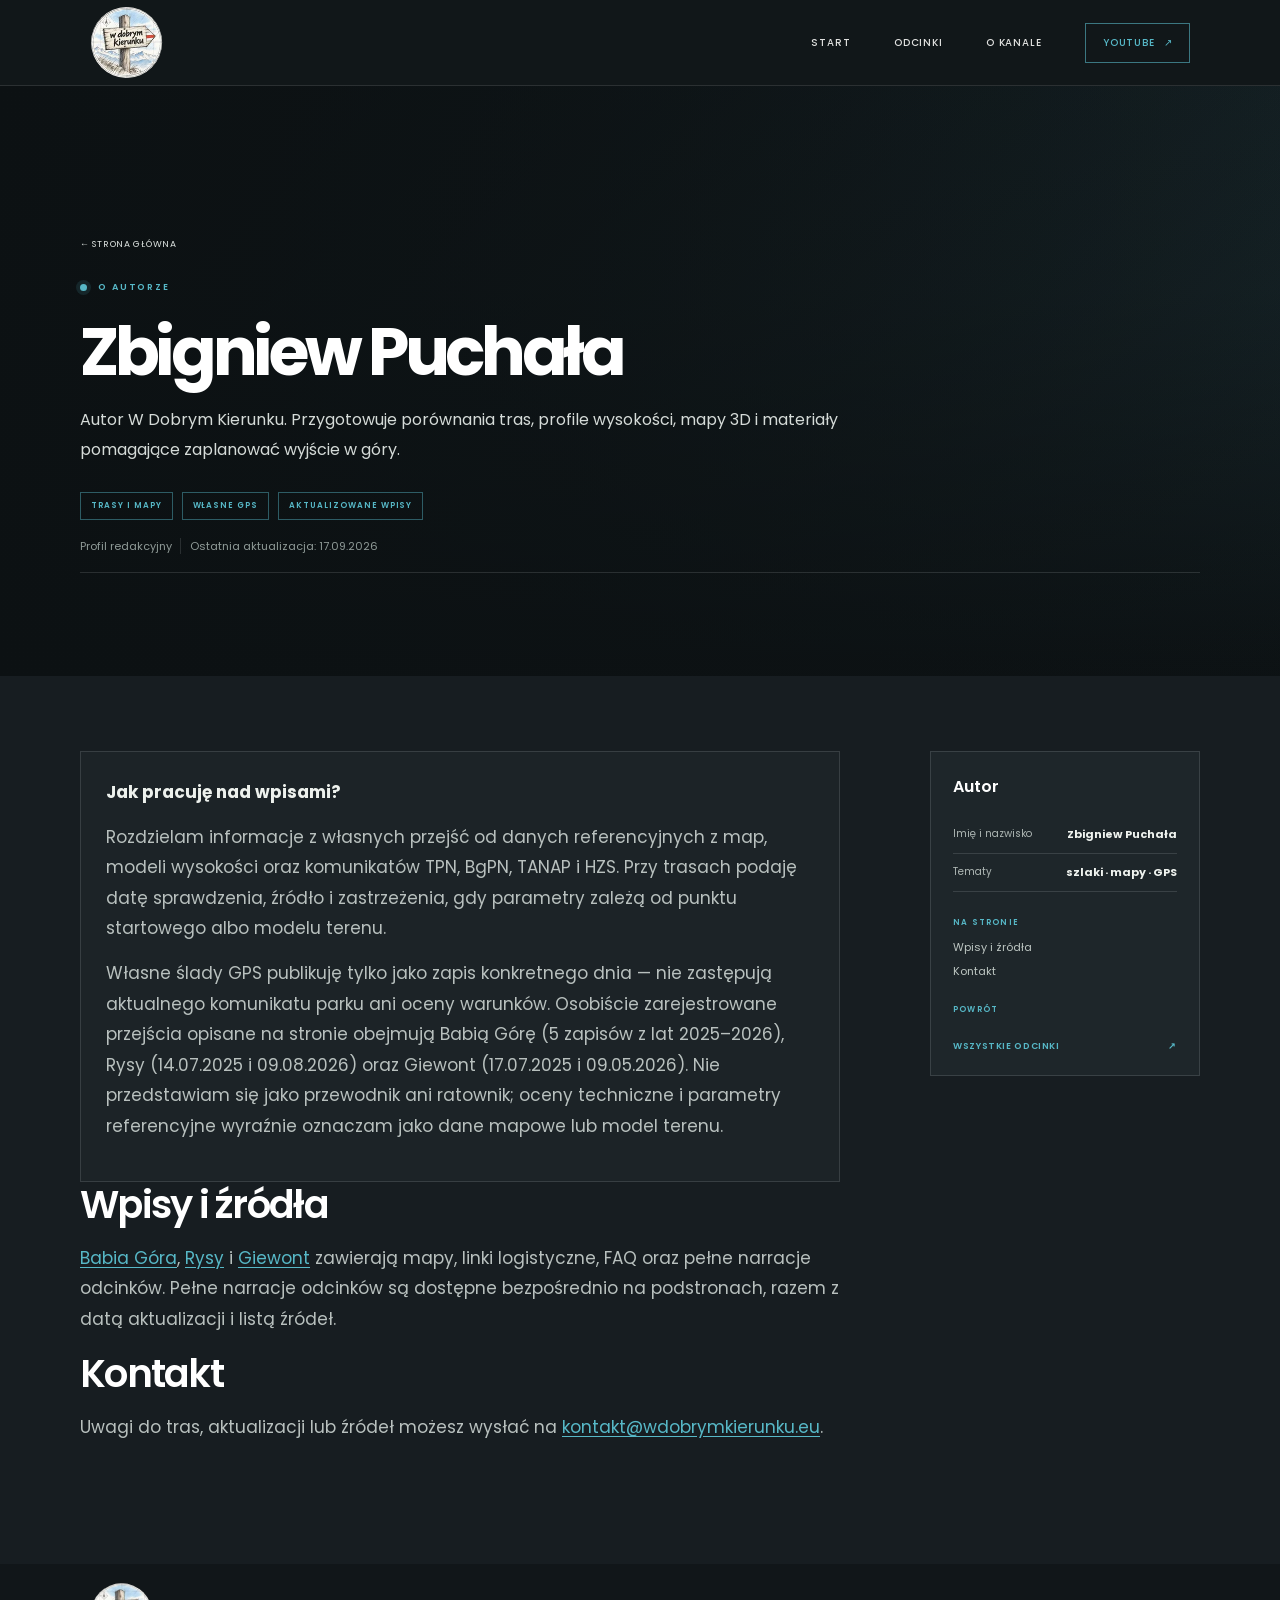
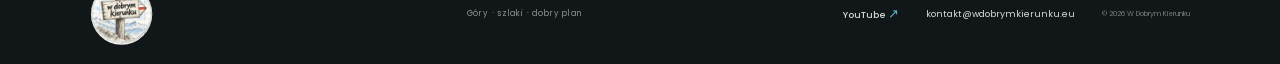
==== commit 0c4eabe5: "SEO: uzupełnij profil autora i dane dla AI" ====
--- a/site/autor.html
+++ b/site/autor.html
@@ -9,6 +9,8 @@
 <meta property="og:title" content="Zbigniew Puchała — autor W Dobrym Kierunku">
 <meta property="og:description" content="Autor porównań tras, map i praktycznych wpisów o wejściach na polskie szczyty.">
 <meta property="og:url" content="https://wdobrymkierunku.eu/autor.html">
+<meta property="og:image" content="https://wdobrymkierunku.eu/assets/wdk-logo.webp">
+<meta property="og:image:alt" content="Logo W Dobrym Kierunku">
 <link rel="canonical" href="https://wdobrymkierunku.eu/autor.html">
 <title>Zbigniew Puchała — autor | W Dobrym Kierunku</title>
 <link rel="icon" href="assets/wdk-logo.webp" type="image/webp">
@@ -16,7 +18,8 @@
 <link rel="preconnect" href="https://fonts.gstatic.com" crossorigin>
 <link href="https://fonts.googleapis.com/css2?family=Poppins:wght@400;500;600;700;800&display=swap" rel="stylesheet">
 <link rel="stylesheet" href="styles.css?v=article-seo-v7">
-<script type="application/ld+json">{"@context":"https://schema.org","@graph":[{"@type":"Person","@id":"https://wdobrymkierunku.eu/autor.html#person","name":"Zbigniew Puchała","url":"https://wdobrymkierunku.eu/autor.html","description":"Autor W Dobrym Kierunku — porównań tras, map, wizualizacji i praktycznych wpisów o górskich przejściach."},{"@type":"WebPage","@id":"https://wdobrymkierunku.eu/autor.html","url":"https://wdobrymkierunku.eu/autor.html","name":"Zbigniew Puchała — autor W Dobrym Kierunku","inLanguage":"pl-PL","author":{"@id":"https://wdobrymkierunku.eu/autor.html#person"}}]}</script>
+<script type="application/ld+json">{"@context":"https://schema.org","@graph":[{"@type":"Person","@id":"https://wdobrymkierunku.eu/autor.html#person","name":"Zbigniew Puchała","url":"https://wdobrymkierunku.eu/autor.html","description":"Autor W Dobrym Kierunku — porównań tras, map, wizualizacji i praktycznych wpisów o górskich przejściach.","sameAs":["https://www.youtube.com/@w.dobrym.kierunku"],"image":{"@type":"ImageObject","url":"https://wdobrymkierunku.eu/assets/wdk-logo.webp"}},{"@type":"WebPage","@id":"https://wdobrymkierunku.eu/autor.html","url":"https://wdobrymkierunku.eu/autor.html","name":"Zbigniew Puchała — autor W Dobrym Kierunku","inLanguage":"pl-PL","author":{"@id":"https://wdobrymkierunku.eu/autor.html#person"},"dateModified":"2026-09-17","isPartOf":{"@id":"https://wdobrymkierunku.eu/#website"}}]}</script>
+  <link rel="alternate" type="text/plain" href="llms.txt" title="Informacje dla narzędzi AI">
   <link rel="alternate" type="application/atom+xml" href="https://wdobrymkierunku.eu/feed.xml" title="W Dobrym Kierunku — nowe wpisy">
 </head>
 <body class="article-page author-page">
@@ -33,7 +36,7 @@
 <h1 id="article-title">Zbigniew Puchała</h1>
 <p class="article-lead">Autor W Dobrym Kierunku. Przygotowuje porównania tras, profile wysokości, mapy 3D i materiały pomagające zaplanować wyjście w góry.</p>
 <div class="article-meta"><span>TRASY I MAPY</span><span>WŁASNE GPS</span><span>AKTUALIZOWANE WPISY</span></div>
-<div class="article-dates"><span>Profil redakcyjny</span><span>Ostatnia aktualizacja: 16.09.2026</span></div>
+<div class="article-dates"><span>Profil redakcyjny</span><span>Ostatnia aktualizacja: 17.09.2026</span></div>
 </div>
 </section>
 <div class="article-layout section-wrap">
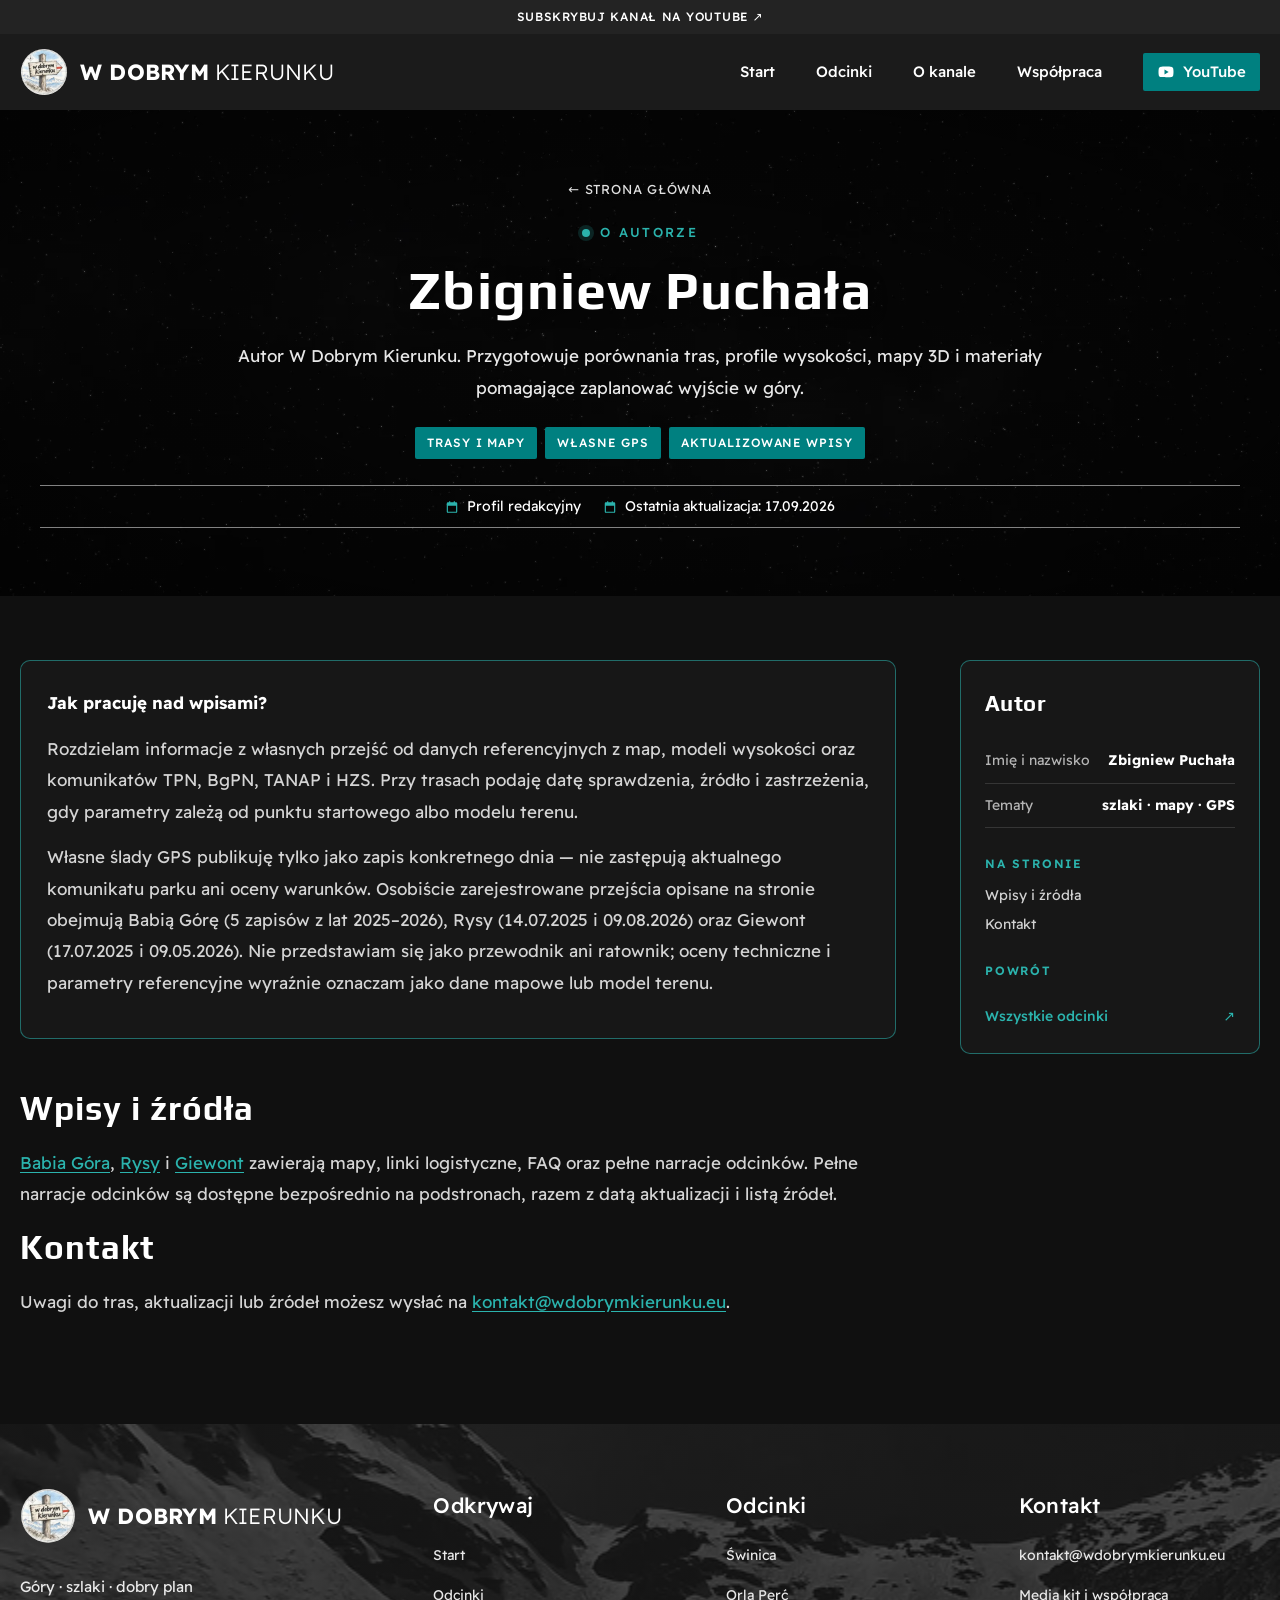
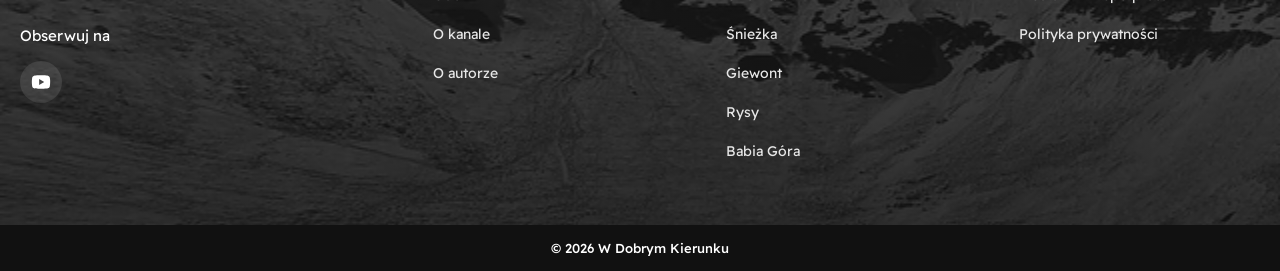
==== commit 5fc98f9d: "Redesign in the style of a dark travel-blog theme Dark #101010 background, #1f1f1f cards, teal #0080" ====
--- a/site/autor.html
+++ b/site/autor.html
@@ -3,7 +3,7 @@
 <head>
 <meta charset="utf-8">
 <meta name="viewport" content="width=device-width, initial-scale=1">
-<meta name="theme-color" content="#171d21">
+<meta name="theme-color" content="#101010">
 <meta name="description" content="Zbigniew Puchała — autor W Dobrym Kierunku. Metoda pracy, źródła danych i własne ślady GPS z górskich przejść.">
 <meta property="og:type" content="profile">
 <meta property="og:title" content="Zbigniew Puchała — autor W Dobrym Kierunku">
@@ -16,18 +16,18 @@
 <link rel="icon" href="assets/wdk-logo.webp" type="image/webp">
 <link rel="preconnect" href="https://fonts.googleapis.com">
 <link rel="preconnect" href="https://fonts.gstatic.com" crossorigin>
-<link href="https://fonts.googleapis.com/css2?family=Poppins:wght@400;500;600;700;800&display=swap" rel="stylesheet">
-<link rel="stylesheet" href="styles.css?v=article-seo-v7">
+<link href="https://fonts.googleapis.com/css2?family=Play:wght@400;700&amp;family=Readex+Pro:wght@300;400;500;600;700&amp;display=swap" rel="stylesheet">
+<script>document.documentElement.classList.add('js')</script>
+<link rel="stylesheet" href="styles.css?v=aster-20261106">
 <script type="application/ld+json">{"@context":"https://schema.org","@graph":[{"@type":"Person","@id":"https://wdobrymkierunku.eu/autor.html#person","name":"Zbigniew Puchała","url":"https://wdobrymkierunku.eu/autor.html","description":"Autor W Dobrym Kierunku — porównań tras, map, wizualizacji i praktycznych wpisów o górskich przejściach.","sameAs":["https://www.youtube.com/@w.dobrym.kierunku"],"image":{"@type":"ImageObject","url":"https://wdobrymkierunku.eu/assets/wdk-logo.webp"}},{"@type":"WebPage","@id":"https://wdobrymkierunku.eu/autor.html","url":"https://wdobrymkierunku.eu/autor.html","name":"Zbigniew Puchała — autor W Dobrym Kierunku","inLanguage":"pl-PL","author":{"@id":"https://wdobrymkierunku.eu/autor.html#person"},"dateModified":"2026-09-17","isPartOf":{"@id":"https://wdobrymkierunku.eu/#website"}}]}</script>
   <link rel="alternate" type="text/plain" href="llms.txt" title="Informacje dla narzędzi AI">
   <link rel="alternate" type="application/atom+xml" href="https://wdobrymkierunku.eu/feed.xml" title="W Dobrym Kierunku — nowe wpisy">
+<script src="main.js" defer></script>
 </head>
 <body class="article-page author-page">
 <a class="skip-link" href="#main">Przejdź do treści</a>
-<header class="site-header">
-<a class="brand" href="index.html#top" aria-label="W Dobrym Kierunku — strona główna"><img src="assets/wdk-logo.webp" width="74" height="74" alt=""></a>
-<nav class="main-nav" aria-label="Nawigacja główna"><a href="index.html#top">Start</a><a href="index.html#odcinki">Odcinki</a><a href="index.html#o-kanale">O kanale</a><a class="nav-cta" href="https://www.youtube.com/@w.dobrym.kierunku" target="_blank" rel="noopener noreferrer"><span>YouTube</span> ↗</a></nav>
-</header>
+<div class="topbar"><a href="https://www.youtube.com/@w.dobrym.kierunku?sub_confirmation=1" target="_blank" rel="noopener noreferrer">Subskrybuj kanał na YouTube <span aria-hidden="true">↗</span></a></div>
+<header class="site-header"><a class="brand" href="index.html#top" aria-label="W Dobrym Kierunku — strona główna"><img src="assets/wdk-logo.webp" width="74" height="74" alt="Logo W Dobrym Kierunku"><span class="brand-word" aria-hidden="true"><b>W Dobrym</b> Kierunku</span></a><button class="nav-toggle" type="button" aria-expanded="false" aria-controls="main-nav" aria-label="Otwórz menu"><span></span></button><nav class="main-nav" id="main-nav" aria-label="Nawigacja główna"><a href="index.html#top">Start</a><a href="index.html#odcinki">Odcinki</a><a href="index.html#o-kanale">O kanale</a><a href="media-kit.html">Współpraca</a><a class="nav-cta" href="https://www.youtube.com/@w.dobrym.kierunku" target="_blank" rel="noopener noreferrer"><svg viewBox="0 0 24 24" aria-hidden="true"><path d="M21.6 7.2a2.9 2.9 0 0 0-2-2C17.8 4.7 12 4.7 12 4.7s-5.8 0-7.6.5a2.9 2.9 0 0 0-2 2A30.3 30.3 0 0 0 2 12a30.3 30.3 0 0 0 .4 4.8 2.9 2.9 0 0 0 2 2c1.8.5 7.6.5 7.6.5s5.8 0 7.6-.5a2.9 2.9 0 0 0 2-2A30.3 30.3 0 0 0 22 12a30.3 30.3 0 0 0-.4-4.8ZM10 15.2V8.8l5.5 3.2-5.5 3.2Z"/></svg><span>YouTube</span></a></nav></header>
 <main id="main">
 <section class="article-hero" aria-labelledby="article-title">
 <div class="article-hero-inner section-wrap">
@@ -54,6 +54,6 @@
 <aside class="article-aside"><h2>Autor</h2><div class="aside-stat"><span>Imię i nazwisko</span><strong>Zbigniew Puchała</strong></div><div class="aside-stat"><span>Tematy</span><strong>szlaki · mapy · GPS</strong></div><h3>Na stronie</h3><nav aria-label="Nawigacja po profilu"><a href="#wpisy">Wpisy i źródła</a><a href="#kontakt">Kontakt</a></nav><h3>Powrót</h3><a class="article-next" href="index.html#odcinki"><span>Wszystkie odcinki</span><span>↗</span></a></aside>
 </div>
 </main>
-<footer class="site-footer"><a class="brand brand-footer" href="index.html#top" aria-label="W Dobrym Kierunku — do góry strony"><img src="assets/wdk-logo.webp" width="64" height="64" alt=""></a><p>Góry · szlaki · dobry plan</p><a class="footer-channel" href="https://www.youtube.com/@w.dobrym.kierunku" target="_blank" rel="noopener noreferrer">YouTube <span aria-hidden="true">↗</span></a><a class="footer-contact" href="mailto:kontakt@wdobrymkierunku.eu">kontakt@wdobrymkierunku.eu</a><span class="copyright">© 2026 W Dobrym Kierunku</span></footer>
+<footer class="site-footer"><div class="footer-inner section-wrap"><div class="footer-brand"><a class="brand brand-footer" href="index.html#top" aria-label="W Dobrym Kierunku — strona główna"><img src="assets/wdk-logo.webp" width="64" height="64" alt="Logo W Dobrym Kierunku"><span class="brand-word" aria-hidden="true"><b>W Dobrym</b> Kierunku</span></a><p>Góry · szlaki · dobry plan</p><p class="footer-follow">Obserwuj na</p><a class="footer-social" href="https://www.youtube.com/@w.dobrym.kierunku" target="_blank" rel="noopener noreferrer" aria-label="Kanał W Dobrym Kierunku na YouTube"><svg viewBox="0 0 24 24" aria-hidden="true"><path d="M21.6 7.2a2.9 2.9 0 0 0-2-2C17.8 4.7 12 4.7 12 4.7s-5.8 0-7.6.5a2.9 2.9 0 0 0-2 2A30.3 30.3 0 0 0 2 12a30.3 30.3 0 0 0 .4 4.8 2.9 2.9 0 0 0 2 2c1.8.5 7.6.5 7.6.5s5.8 0 7.6-.5a2.9 2.9 0 0 0 2-2A30.3 30.3 0 0 0 22 12a30.3 30.3 0 0 0-.4-4.8ZM10 15.2V8.8l5.5 3.2-5.5 3.2Z"/></svg></a></div><nav class="footer-col" aria-label="Strona"><p class="footer-title">Odkrywaj</p><ul><li><a href="index.html#top">Start</a></li><li><a href="index.html#odcinki">Odcinki</a></li><li><a href="index.html#o-kanale">O kanale</a></li><li><a href="autor.html">O autorze</a></li></ul></nav><nav class="footer-col" aria-label="Artykuły"><p class="footer-title">Odcinki</p><ul><li><a href="odcinki/swinica.html">Świnica</a></li><li><a href="odcinki/orla-perc.html">Orla Perć</a></li><li><a href="odcinki/sniezka.html">Śnieżka</a></li><li><a href="odcinki/giewont.html">Giewont</a></li><li><a href="odcinki/rysy.html">Rysy</a></li><li><a href="odcinki/babia-gora.html">Babia Góra</a></li></ul></nav><div class="footer-col"><p class="footer-title">Kontakt</p><ul><li><a href="mailto:kontakt@wdobrymkierunku.eu">kontakt@wdobrymkierunku.eu</a></li><li><a href="media-kit.html">Media kit i współpraca</a></li><li><a href="polityka-prywatnosci.html">Polityka prywatności</a></li></ul></div></div><div class="footer-bottom"><p class="copyright">© 2026 W Dobrym Kierunku</p></div></footer>
 </body>
 </html>
--- a/site/styles.css
+++ b/site/styles.css
@@ -1,293 +1,451 @@
+/* =========================================================
+   W Dobrym Kierunku — motyw „travel blog”
+   ciemne tło, turkusowy akcent, nagłówki Play, tekst Readex Pro
+   ========================================================= */
 :root {
   color-scheme: dark;
-  --night: #171d21;
-  --night-soft: #1e252a;
-  --night-card: #222a2f;
-  --accent: #57B8C7;
-  --accent-rgb: 87, 184, 199;
-  --paper: #F0F4F4;
-  --muted: #a3aaab;
-  --line: rgba(240, 244, 244, .13);
-  --font: 'Poppins', 'Avenir Next', Avenir, 'Segoe UI', Arial, sans-serif;
+  --bg: #101010;
+  --bg-2: #171717;
+  --card: #1f1f1f;
+  --card-2: #262626;
+  --bar: #232323;
+  --teal: #008080;           /* tło przycisków (biały tekst 4.8:1) */
+  --teal-dark: #006a6a;
+  --accent: #2bb3ad;         /* turkusowy tekst na ciemnym tle (7.4:1) */
+  --accent-rgb: 43, 179, 173;
+  --text: #f4f4f4;
+  --soft: #cfcfcf;
+  --muted: #a6a6a6;
+  --line: rgba(255, 255, 255, .13);
+  --radius: 10px;
+  --font: 'Readex Pro', system-ui, -apple-system, 'Segoe UI', Arial, sans-serif;
+  --font-head: 'Play', 'Readex Pro', system-ui, sans-serif;
+  --wrap: min(1400px, calc(100% - 40px));
+  --topbar-h: 34px;
+  --header-h: 76px;
+  /* aliasy używane przez style lokalne media kitu */
+  --night: var(--bg);
+  --night-soft: var(--bg-2);
+  --night-card: var(--card);
+  --paper: var(--text);
 }
 
 * { box-sizing: border-box; }
 html { scroll-behavior: smooth; }
-body { margin: 0; background: var(--night); color: var(--paper); font-family: var(--font); -webkit-font-smoothing: antialiased; }
+body { margin: 0; background: var(--bg); color: var(--text); font-family: var(--font); font-size: 16px; line-height: 1.7; -webkit-font-smoothing: antialiased; }
 a { color: inherit; }
 svg { display: block; }
-img { display: block; max-width: 100%; }
-h1, h2, h3, p { margin-top: 0; }
-.skip-link { position: absolute; z-index: 20; top: 10px; left: 10px; padding: 12px 16px; transform: translateY(-160%); background: var(--paper); color: var(--night); }
+img { display: block; max-width: 100%; height: auto; }
+h1, h2, h3, h4, p { margin-top: 0; }
+h1, h2, h3, h4 { font-family: var(--font-head); font-weight: 700; letter-spacing: .02em; color: #fff; text-wrap: balance; }
+h1 em, h2 em { color: inherit; font-style: normal; }
+.skip-link { position: absolute; z-index: 50; top: 10px; left: 10px; padding: 12px 16px; transform: translateY(-200%); background: #fff; color: #000; }
 .skip-link:focus { transform: translateY(0); }
-.site-header { position: absolute; z-index: 5; top: 0; right: 0; left: 0; display: flex; align-items: center; justify-content: space-between; height: 86px; padding: 0 clamp(24px, 7vw, 112px); border-bottom: 1px solid rgba(255,255,255,.11); background: rgba(18, 23, 26, .43); backdrop-filter: blur(8px); }
-.brand { display: inline-flex; align-items: center; gap: 0; color: var(--paper); font-size: 10px; font-weight: 600; letter-spacing: .14em; line-height: 1.35; text-decoration: none; }
-.brand img { width: 74px; height: 74px; object-fit: contain; clip-path: circle(48% at 50% 50%); }
-.brand strong { display: block; color: var(--accent); font-size: 12px; letter-spacing: .17em; }
-.main-nav { display: flex; align-items: center; gap: clamp(22px, 3.4vw, 53px); font-size: 10px; font-weight: 500; letter-spacing: .08em; text-transform: uppercase; }
-.main-nav > a:not(.nav-cta) { color: #e0e1df; text-decoration: none; transition: color .18s ease; }
-.main-nav > a:not(.nav-cta):hover, .footer-channel:hover { color: var(--accent); }
-.nav-cta { display: inline-flex; min-height: 40px; align-items: center; justify-content: center; gap: 9px; padding: 0 17px; border: 1px solid rgba(var(--accent-rgb),.6); color: var(--accent); text-decoration: none; transition: color .18s ease, background .18s ease; }
-.nav-cta:hover { background: var(--accent); color: var(--night); }
+:focus-visible { outline: 2px solid var(--accent); outline-offset: 3px; }
+.section-wrap { width: var(--wrap); margin: 0 auto; }
+
+/* ---------- Pasek górny i nagłówek ---------- */
+.topbar { position: relative; z-index: 6; height: var(--topbar-h); background: var(--bar); color: #fff; font-size: 12px; font-weight: 500; letter-spacing: .06em; line-height: var(--topbar-h); text-align: center; text-transform: uppercase; white-space: nowrap; }
+.topbar a { text-decoration: none; }
+.topbar a:hover { color: var(--accent); }
+
+.site-header { position: relative; z-index: 5; display: flex; align-items: center; justify-content: space-between; gap: 24px; height: var(--header-h); padding: 0 max(20px, calc((100% - 1400px) / 2)); background: #1b1b1b; }
+.home .site-header { position: absolute; top: var(--topbar-h); right: 0; left: 0; background: rgba(255, 255, 255, .07); backdrop-filter: blur(3px); }
+.brand { display: inline-flex; align-items: center; gap: 12px; color: #fff; text-decoration: none; }
+.brand img { width: 48px; height: 48px; object-fit: contain; clip-path: circle(48% at 50% 50%); }
+.brand-word { font-family: var(--font); font-size: 22px; font-weight: 300; letter-spacing: .01em; line-height: 1; text-transform: uppercase; white-space: nowrap; }
+.brand-word b { font-weight: 700; }
+.main-nav { display: flex; align-items: center; gap: clamp(20px, 3.2vw, 58px); font-size: 15px; font-weight: 500; }
+.main-nav > a:not(.nav-cta) { color: #fff; text-decoration: none; transition: color .18s ease; }
+.main-nav > a:not(.nav-cta):hover, .main-nav > a[aria-current="page"] { color: var(--accent); }
+.nav-cta { display: inline-flex; min-height: 38px; align-items: center; gap: 8px; padding: 0 14px; border-radius: 2px; background: var(--teal); color: #fff; font-weight: 500; text-decoration: none; transition: background .18s ease; }
+.nav-cta:hover { background: var(--teal-dark); }
 .nav-cta svg { width: 18px; fill: currentColor; }
-.hero { position: relative; display: flex; min-height: min(760px, 100svh); align-items: center; overflow: hidden; padding: 130px clamp(24px, 9vw, 144px) 95px; background: #1b2428; }
-.hero-image { position: absolute; inset: 0; width: 100%; height: 100%; object-fit: cover; object-position: center 43%; }
-.hero-shade { position: absolute; inset: 0; background: linear-gradient(90deg, rgba(15,20,22,.97) 0%, rgba(15,20,22,.88) 32%, rgba(15,20,22,.48) 62%, rgba(15,20,22,.18) 100%), linear-gradient(0deg, rgba(15,20,22,.72) 0%, transparent 35%); }
-.hero-content { position: relative; z-index: 1; width: min(670px, 76vw); padding-top: 33px; }
-.eyebrow { display: flex; align-items: center; gap: 11px; margin: 0 0 21px; color: var(--accent); font-size: 9px; font-weight: 600; letter-spacing: .21em; line-height: 1.7; text-transform: uppercase; }
-.live-dot { width: 7px; height: 7px; border-radius: 50%; background: var(--accent); box-shadow: 0 0 0 4px rgba(var(--accent-rgb),.13); }
-.hero h1 { margin: 0 0 20px; color: #fff; font-size: clamp(46px, 6.1vw, 82px); font-weight: 700; letter-spacing: -.065em; line-height: 1.08; }
-h1 em, h2 em { color: var(--accent); font-style: normal; }
-.hero-copy { max-width: 500px; margin: 0; color: #d0d3d1; font-size: 13px; font-weight: 400; line-height: 1.9; }
-.hero-actions { display: flex; flex-wrap: wrap; align-items: center; gap: 12px; margin-top: 29px; }
-.button { display: inline-flex; min-height: 48px; align-items: center; justify-content: center; gap: 11px; padding: 0 20px; font-size: 9px; font-weight: 600; letter-spacing: .05em; text-decoration: none; text-transform: uppercase; transition: background .2s ease, color .2s ease, border-color .2s ease, transform .2s ease; }
+.nav-toggle { display: none; width: 46px; height: 46px; align-items: center; justify-content: center; padding: 0; border: 0; background: transparent; color: #fff; cursor: pointer; }
+.nav-toggle span, .nav-toggle span::before, .nav-toggle span::after { display: block; width: 30px; height: 3px; border-radius: 2px; background: currentColor; content: ''; transition: transform .2s ease, opacity .2s ease; }
+.nav-toggle span { position: relative; }
+.nav-toggle span::before { position: absolute; top: -9px; }
+.nav-toggle span::after { position: absolute; top: 9px; }
+.nav-open .nav-toggle span { background: transparent; }
+.nav-open .nav-toggle span::before { transform: translateY(9px) rotate(45deg); }
+.nav-open .nav-toggle span::after { transform: translateY(-9px) rotate(-45deg); }
+
+/* ---------- Przyciski i nagłówki sekcji ---------- */
+.button { display: inline-flex; min-height: 48px; align-items: center; justify-content: center; gap: 10px; padding: 0 30px; border: 2px solid transparent; border-radius: 3px; font-family: var(--font); font-size: 16px; font-weight: 500; line-height: 1.25; text-align: center; text-decoration: none; transition: background .2s ease, color .2s ease, border-color .2s ease, transform .2s ease; }
 .button:hover { transform: translateY(-2px); }
-.button-primary { background: var(--accent); color: #171b1d; }
-.button-primary:hover { background: #7CCDD6; }
 .button svg { width: 18px; fill: currentColor; }
-.button-outline { border: 1px solid rgba(255,255,255,.54); color: #fff; }
-.button-outline:hover { border-color: var(--accent); color: var(--accent); }
-.hero-meta { display: flex; flex-wrap: wrap; align-items: center; gap: 12px; margin-top: 40px; color: #c1c6c3; font-size: 8px; font-weight: 500; letter-spacing: .14em; }
-.hero-meta i { width: 3px; height: 3px; border-radius: 50%; background: var(--accent); }
-.hero-watch { position: absolute; z-index: 1; right: clamp(42px, 10vw, 158px); bottom: 123px; display: flex; align-items: center; gap: 13px; color: #fff; font-size: 8px; font-weight: 500; letter-spacing: .16em; line-height: 1.7; text-decoration: none; }
-.hero-watch strong { color: var(--accent); font-size: 11px; font-weight: 600; letter-spacing: .2em; }
-.watch-ring { display: grid; width: 53px; height: 53px; place-items: center; border: 1px solid rgba(var(--accent-rgb),.8); border-radius: 50%; color: var(--accent); transition: background .18s ease, color .18s ease; }
-.hero-watch:hover .watch-ring { background: var(--accent); color: var(--night); }
-.watch-ring svg { width: 19px; fill: currentColor; }
-.hero-index { position: absolute; right: clamp(24px, 7vw, 112px); bottom: 37px; left: clamp(24px, 9vw, 144px); display: flex; align-items: center; gap: 12px; color: #bbc0be; font-size: 7px; font-weight: 500; letter-spacing: .2em; }
-.hero-index span:first-child { color: var(--accent); }
-.hero-index b { width: 62px; height: 1px; background: rgba(var(--accent-rgb),.7); }
-.section-wrap { width: min(1120px, calc(100% - 48px)); margin: 0 auto; }
-.episodes { padding-top: 96px; padding-bottom: 112px; }
-.section-heading { display: flex; align-items: flex-end; justify-content: space-between; gap: 28px; margin-bottom: 31px; }
-.eyebrow-muted { margin-bottom: 12px; color: #a7adae; font-size: 8px; }
-.section-heading h2, .about-copy h2, .closing h2 { margin: 0; color: #fff; font-size: clamp(34px, 4vw, 54px); font-weight: 600; letter-spacing: -.06em; line-height: 1.2; }
-.text-link { display: inline-flex; align-items: center; gap: 10px; padding-bottom: 5px; border-bottom: 1px solid rgba(var(--accent-rgb),.55); color: var(--paper); font-size: 9px; font-weight: 500; letter-spacing: .04em; text-decoration: none; white-space: nowrap; }
-.text-link span { color: var(--accent); font-size: 14px; }
-.episode-grid { display: grid; grid-template-columns: repeat(3, minmax(0, 1fr)); gap: 19px; }
-.episode-card { overflow: hidden; background: var(--night-card); }
-.episode-player { position: relative; overflow: hidden; aspect-ratio: 16 / 9; background: #090d0f; }
+.button-primary { background: var(--teal); color: #fff; }
+.button-primary:hover { background: var(--teal-dark); }
+.button-outline { border-color: #fff; border-radius: 40px; color: #fff; }
+.button-outline:hover { background: #fff; color: #111; }
+.button-ghost { border-color: rgba(255, 255, 255, .55); color: #fff; }
+.button-ghost:hover { border-color: var(--accent); color: var(--accent); }
+
+.eyebrow { display: flex; align-items: center; gap: 10px; margin: 0 0 14px; color: var(--accent); font-size: 13px; font-weight: 500; letter-spacing: .18em; line-height: 1.6; text-transform: uppercase; }
+.live-dot { width: 8px; height: 8px; flex: none; border-radius: 50%; background: var(--accent); box-shadow: 0 0 0 4px rgba(var(--accent-rgb), .18); }
+.section-title { margin: 0 0 14px; font-size: clamp(32px, 3.4vw, 48px); letter-spacing: .05em; line-height: 1.25; text-align: center; }
+.section-title-left { text-align: left; }
+.section-lead { max-width: 860px; margin: 0 auto; color: var(--soft); font-size: 17px; line-height: 1.95; text-align: center; }
+.section-more { display: flex; justify-content: center; margin-top: 40px; }
+.center { justify-content: center; text-align: center; }
+
+/* ---------- Hero ---------- */
+.hero { position: relative; display: grid; grid-template-columns: minmax(0, 1.42fr) minmax(0, 1fr); min-height: min(720px, calc(100svh - var(--topbar-h))); overflow: hidden; background: #111; }
+.hero-main { position: relative; z-index: 3; align-self: start; padding: calc(var(--header-h) + clamp(18px, 3vw, 36px)) clamp(20px, 4vw, 60px) clamp(150px, 16vw, 240px) max(20px, calc((100vw - 1400px) / 2)); }
+.hero-main .eyebrow { margin-bottom: 8px; }
+.hero h1 { margin: 0 0 18px; font-size: clamp(38px, 4.1vw, 60px); letter-spacing: .02em; line-height: 1.5; }
+.hero-copy { max-width: 640px; margin: 0; color: #a9a9a9; font-size: 16px; line-height: 1.75; }
+.hero-actions { display: flex; flex-wrap: wrap; align-items: center; gap: 14px; margin-top: clamp(30px, 5vw, 66px); }
+.hero-actions .button { min-height: 56px; padding: 0 34px; border-radius: 40px; font-size: 18px; }
+.hero-panel { position: relative; overflow: hidden; background: var(--teal); }
+.hero-photo { position: absolute; inset: 0; width: 100%; height: 100%; object-fit: cover; object-position: 46% 30%; filter: grayscale(1) contrast(1.08) brightness(1.18); mix-blend-mode: multiply; }
+.hero-panel::after { position: absolute; inset: 0; background: linear-gradient(200deg, rgba(0, 128, 128, .45), rgba(0, 128, 128, 0) 55%); content: ''; }
+.hero-watch { position: absolute; z-index: 3; top: calc(var(--header-h) + 34px); right: max(20px, calc((100vw - 1400px) / 2)); display: flex; align-items: center; gap: 14px; color: #fff; font-size: 12px; font-weight: 500; letter-spacing: .14em; line-height: 1.5; text-decoration: none; text-shadow: 0 1px 8px rgba(0, 0, 0, .35); }
+.hero-watch strong { font-size: 15px; font-weight: 700; letter-spacing: .16em; }
+.watch-ring { display: grid; width: 62px; height: 62px; place-items: center; border-radius: 50%; background: #fff; color: var(--teal); box-shadow: 0 10px 30px rgba(0, 0, 0, .25); transition: transform .2s ease; }
+.watch-ring svg { width: 22px; margin-left: 3px; fill: currentColor; }
+.hero-watch:hover .watch-ring { transform: scale(1.08); }
+.hero-clouds { position: absolute; z-index: 2; right: 0; bottom: -2px; left: 0; width: 100%; height: clamp(120px, 15vw, 240px); object-fit: cover; object-position: center top; pointer-events: none; }
+
+/* ---------- Ostatnie trasy (okręgi) ---------- */
+.tours { padding: clamp(64px, 7vw, 100px) 0 clamp(40px, 5vw, 70px); }
+.tour-list { display: grid; grid-template-columns: repeat(6, minmax(0, 1fr)); gap: clamp(14px, 2.2vw, 36px); margin: clamp(28px, 3vw, 44px) 0 0; padding: 0; list-style: none; }
+.tour-list a { display: flex; flex-direction: column; align-items: center; gap: 16px; color: #fff; font-size: 17px; font-weight: 500; text-align: center; text-decoration: none; }
+.tour-img { display: block; width: 100%; max-width: 230px; aspect-ratio: 1; overflow: hidden; border: 4px solid #fff; border-radius: 50%; background: var(--card); }
+.tour-img img { width: 100%; height: 100%; object-fit: cover; transition: transform .45s ease; }
+.tour-list a:hover .tour-img img { transform: scale(1.08); }
+.tour-list a:hover .tour-name { color: var(--accent); }
+.tour-name { transition: color .18s ease; }
+
+/* ---------- Poznaj kanał ---------- */
+.about { padding: clamp(40px, 5vw, 70px) 0 clamp(60px, 6vw, 90px); }
+.about-inner { display: grid; grid-template-columns: minmax(0, 1fr) minmax(0, 1fr); align-items: start; gap: 40px clamp(32px, 4.5vw, 64px); margin-top: clamp(26px, 3vw, 44px); }
+.about-photo { margin: 0; }
+.about-photo img { width: 100%; aspect-ratio: 3 / 2; object-fit: cover; }
+.about-photo figcaption { margin-top: 8px; color: #8c8c8c; font-size: 12px; }
+.about-copy h3 { margin: 0 0 16px; font-family: var(--font); font-size: clamp(26px, 2.4vw, 32px); font-weight: 500; letter-spacing: .03em; line-height: 1.3; }
+.about-copy > p:not(.eyebrow) { margin: 0; color: #e6e6e6; font-size: 16px; line-height: 2; }
+.about-copy h4 { margin: 28px 0 12px; font-family: var(--font); font-size: clamp(22px, 2vw, 27px); font-weight: 500; letter-spacing: .03em; }
+.about-tags { display: flex; flex-wrap: wrap; gap: 10px 56px; margin: 0; padding: 0 0 0 20px; color: #fff; font-size: 15px; font-weight: 500; }
+.about-actions { display: flex; flex-wrap: wrap; gap: 12px; margin-top: 40px; }
+
+/* ---------- Odcinki z filtrami ---------- */
+.episodes { padding: clamp(40px, 5vw, 70px) 0 clamp(60px, 7vw, 100px); }
+.episodes .eyebrow { margin-bottom: 6px; }
+.episode-filters { display: grid; grid-template-columns: repeat(4, minmax(0, 1fr)); margin: 30px 0 36px; border-bottom: 1px solid #555; }
+.episode-filters[hidden] { display: none; }
+.episode-filters button { position: relative; padding: 20px 8px 24px; border: 0; background: none; color: #fff; cursor: pointer; font-family: var(--font); font-size: clamp(15px, 1.4vw, 19px); font-weight: 500; transition: color .18s ease; }
+.episode-filters button::after { position: absolute; right: 0; bottom: -1px; left: 0; height: 2px; background: transparent; content: ''; transition: background .18s ease; }
+.episode-filters button:hover { color: var(--accent); }
+.episode-filters button[aria-pressed="true"] { color: var(--accent); }
+.episode-filters button[aria-pressed="true"]::after { background: var(--teal); }
+.episode-grid { display: grid; grid-template-columns: repeat(3, minmax(0, 1fr)); gap: clamp(18px, 2vw, 28px); }
+.episode-card { display: flex; flex-direction: column; padding: 16px; border-radius: var(--radius); background: var(--card); transition: transform .25s ease, box-shadow .25s ease; }
+.episode-card[hidden] { display: none; }
+.episode-card:hover { box-shadow: 0 16px 40px rgba(0, 0, 0, .35); transform: translateY(-3px); }
+.episode-player { position: relative; overflow: hidden; aspect-ratio: 16 / 9; border-radius: 6px; background: #0a0a0a; }
 .episode-player iframe { position: absolute; inset: 0; width: 100%; height: 100%; border: 0; }
-.episode-number { position: absolute; z-index: 1; top: 17px; left: 18px; padding: 7px 9px; background: var(--accent); color: var(--night); font-size: 7px; font-weight: 700; letter-spacing: .13em; pointer-events: none; }
-.episode-info { padding: 22px 23px 25px; }
-.episode-tags { display: flex; flex-wrap: wrap; gap: 7px; }
-.episode-tags span { padding: 5px 7px; border: 1px solid var(--line); color: #aeb5b5; font-size: 7px; font-weight: 500; letter-spacing: .13em; }
-.episode-info h3 { margin: 13px 0 6px; color: #fff; font-size: 21px; font-weight: 600; letter-spacing: -.03em; }
-.episode-info p { max-width: 440px; margin: 0; color: #abb1b0; font-size: 10px; line-height: 1.85; }
-.episode-info > a { display: inline-flex; align-items: center; gap: 7px; margin-top: 15px; color: var(--accent); font-size: 8px; font-weight: 600; letter-spacing: .11em; text-decoration: none; text-transform: uppercase; }
-.episode-info > a span { font-size: 14px; }
-.about { padding: 86px 0 91px; background: #20272b; }
-.about-inner { display: grid; grid-template-columns: 1fr 1fr; align-items: center; gap: clamp(40px, 8vw, 112px); }
-.about-art { position: relative; display: grid; min-height: 370px; place-items: center; overflow: hidden; border: 1px solid rgba(240,244,244,.08); background: radial-gradient(ellipse at 51% 48%, rgba(var(--accent-rgb),.06), transparent 50%), #192024; }
-.about-art::before, .about-art::after { position: absolute; width: 355px; height: 355px; border: 1px solid rgba(var(--accent-rgb),.12); border-radius: 50%; content: ''; }
-.about-art::after { width: 270px; height: 270px; }
-.about-art img { position: relative; z-index: 1; width: min(82%, 340px); opacity: .94; }
-.art-caption { position: absolute; z-index: 2; bottom: 18px; left: 20px; color: #a6adac; font-size: 7px; font-weight: 500; letter-spacing: .17em; }
-.about-copy > .eyebrow { margin-bottom: 16px; }
-.about-copy h2 { margin-bottom: 17px; font-size: clamp(36px, 4.4vw, 57px); }
-.about-copy > p:not(.eyebrow) { max-width: 460px; margin: 0; color: #b6bcbb; font-size: 11px; line-height: 1.95; }
-.about-points { display: grid; gap: 0; margin: 20px 0 24px; padding: 0; list-style: none; }
-.about-points li { display: flex; align-items: center; gap: 13px; min-height: 39px; border-bottom: 1px solid var(--line); color: #e3e5e0; font-size: 9px; }
-.about-points li span { color: var(--accent); font-size: 8px; letter-spacing: .1em; }
-.about-copy .button { min-height: 44px; }
-.closing { position: relative; overflow: hidden; padding: 85px 24px 91px; background: #14191c; text-align: center; }
-.closing::before, .closing::after { position: absolute; top: 50%; left: 50%; width: min(850px, 90vw); height: min(850px, 90vw); border: 1px solid rgba(var(--accent-rgb),.08); border-radius: 50%; content: ''; transform: translate(-50%, -50%); }
-.closing::after { width: min(620px, 70vw); height: min(620px, 70vw); }
-.closing-inner { position: relative; z-index: 1; display: flex; flex-direction: column; align-items: center; }
-.closing .eyebrow { justify-content: center; margin-bottom: 15px; }
-.closing h2 { margin: 0 0 23px; font-size: clamp(34px, 4.3vw, 57px); }
-.closing .button { min-width: 195px; }
-.site-footer { display: grid; grid-template-columns: 1fr 1fr auto auto auto; align-items: center; gap: 27px; min-height: 97px; padding: 18px clamp(24px, 7vw, 112px); background: #111619; }
-.brand-footer img { width: 64px; height: 64px; }
-
-.brand-footer strong { font-size: 9px; }
-.site-footer > p { margin: 0; color: #8d9595; font-size: 8px; letter-spacing: .1em; }
-.footer-channel { color: #d9dcda; font-size: 9px; font-weight: 500; text-decoration: none; transition: color .18s ease; }
-.footer-channel span { color: var(--accent); font-size: 13px; }
-.footer-contact { color: #d9dcda; font-size: 9px; text-decoration: none; overflow-wrap: anywhere; transition: color .18s ease; }
-.footer-contact:hover { color: var(--accent); }
-.copyright { color: #727a7a; font-size: 7px; white-space: nowrap; }
-:focus-visible { outline: 2px solid var(--accent); outline-offset: 4px; }
-
-@media (max-width: 760px) {
-  .site-header { height: 75px; padding-right: 22px; padding-left: 22px; }
-  .brand { gap: 0; font-size: 0; }
-  .brand img { width: 60px; height: 60px; }
-  
-  .main-nav { gap: 15px; font-size: 8px; }
-  .nav-cta { min-height: 35px; gap: 5px; padding: 0 9px; }
-  .nav-cta svg { width: 15px; }
-  .hero { min-height: 690px; align-items: flex-end; padding: 130px 25px 108px; }
-  .hero-image { object-position: 61% center; }
-  .hero-shade { background: linear-gradient(90deg, rgba(15,20,22,.88), rgba(15,20,22,.25)), linear-gradient(0deg, rgba(15,20,22,.94) 0%, rgba(15,20,22,.65) 44%, rgba(15,20,22,.08) 100%); }
-  .hero-content { width: 100%; padding-top: 0; }
-  .hero h1 { font-size: clamp(43px, 10vw, 68px); }
-  .hero-copy { max-width: 460px; font-size: 11px; }
-  .hero-actions { margin-top: 23px; }
-  .hero-meta { gap: 8px; margin-top: 29px; font-size: 6px; }
-  .hero-watch { right: 28px; bottom: 83px; font-size: 6px; }
-  .watch-ring { width: 43px; height: 43px; }
-  .hero-index { right: 24px; bottom: 27px; left: 24px; }
-  .episodes { padding-top: 71px; padding-bottom: 79px; }
-  .episode-grid { grid-template-columns: repeat(2, minmax(0, 1fr)); gap: 15px; }
-  .episode-info { padding: 17px 16px 20px; }
-  .episode-info h3 { font-size: 18px; }
-  .about { padding: 67px 0 72px; }
-  .about-inner { grid-template-columns: .85fr 1.15fr; gap: 30px; }
-  .about-art { min-height: 315px; }
-  .site-footer { grid-template-columns: 1fr auto auto auto; gap: 14px; }
-  .site-footer > p { display: none; }
+.episode-number { position: absolute; z-index: 1; top: 12px; left: 12px; padding: 5px 9px; border-radius: 2px; background: var(--teal); color: #fff; font-size: 11px; font-weight: 600; letter-spacing: .1em; pointer-events: none; }
+.episode-info { display: flex; flex: 1; flex-direction: column; padding: 18px 6px 4px; }
+.episode-tags { display: flex; flex-wrap: wrap; gap: 6px; }
+.episode-tags span { padding: 3px 9px; border-radius: 20px; background: var(--card-2); color: #c8c8c8; font-size: 11px; font-weight: 500; letter-spacing: .08em; }
+.episode-tags .episode-new { background: rgba(var(--accent-rgb), .16); color: var(--accent); }
+.episode-info h3 { margin: 14px 0 4px; font-size: 25px; letter-spacing: .03em; }
+.episode-date { margin: 0 0 10px; color: #8f8f8f; font-size: 13px; }
+.episode-info p { margin: 0; color: #c9c9c9; font-size: 15px; line-height: 1.75; }
+.episode-links { display: flex; flex-wrap: wrap; align-items: center; gap: 10px 18px; margin-top: auto; padding-top: 18px; }
+.episode-links a { color: var(--accent); font-size: 15px; font-weight: 500; line-height: 1.45; text-decoration: none; }
+.episode-links a:hover { text-decoration: underline; text-underline-offset: 3px; }
+.episode-links .episode-watch-link { color: #fff; }
+
+/* ---------- Baner z ramką + galeria ---------- */
+.feature { padding-bottom: clamp(50px, 6vw, 90px); }
+.feature-banner { position: relative; display: flex; min-height: clamp(300px, 36vw, 540px); align-items: center; background-color: #1a1a1a; background-position: center 60%; background-size: cover; }
+.feature-banner::before { position: absolute; inset: 0; background: linear-gradient(90deg, rgba(0, 0, 0, .35), rgba(0, 0, 0, .05) 60%); content: ''; }
+.feature-frame { position: relative; z-index: 1; width: min(1290px, calc(100% - 80px)); height: clamp(190px, 26vw, 380px); margin: 0 auto; border: 2px solid #fff; border-top: 0; }
+.feature-frame::before { position: absolute; top: -44px; left: -2px; width: 2px; height: 44px; background: #fff; content: ''; }
+.feature-title { display: flex; align-items: center; margin: -.62em -2px 0 -40px; font-size: clamp(30px, 3.6vw, 52px); line-height: 1.24; text-shadow: 0 2px 14px rgba(0, 0, 0, .35); }
+.feature-title::before { width: 76px; height: 2px; flex: none; background: #fff; content: ''; }
+.feature-title::after { height: 2px; flex: 1; background: #fff; content: ''; }
+.feature-title span { padding: 0 14px; }
+.feature-sub { position: absolute; bottom: 22px; left: 36px; margin: 0; color: #fff; font-size: clamp(14px, 1.4vw, 18px); font-weight: 500; letter-spacing: .08em; text-shadow: 0 1px 10px rgba(0, 0, 0, .5); }
+.feature-gallery { display: grid; grid-template-columns: repeat(3, minmax(0, 1fr)); gap: 16px; margin-top: 50px; }
+.feature-gallery a { position: relative; display: block; overflow: hidden; aspect-ratio: 300 / 284; color: #fff; text-decoration: none; }
+.feature-gallery img { width: 100%; height: 100%; object-fit: cover; transition: transform .5s ease; }
+.feature-gallery a:hover img { transform: scale(1.06); }
+.feature-gallery span { position: absolute; right: 0; bottom: 0; left: 0; padding: 40px 18px 16px; background: linear-gradient(0deg, rgba(0, 0, 0, .78), transparent); font-size: 16px; font-weight: 500; }
+.feature-gallery small { display: block; color: #bdbdbd; font-size: 12px; font-weight: 400; }
+
+/* ---------- Dlaczego warto ---------- */
+.reasons { padding: clamp(40px, 5vw, 70px) 0 clamp(60px, 7vw, 100px); }
+.reason-list { display: grid; grid-template-columns: repeat(3, minmax(0, 1fr)); gap: 30px; margin: clamp(32px, 4vw, 56px) 0 0; padding: 0; list-style: none; text-align: center; }
+.reason-list li { display: flex; flex-direction: column; align-items: center; color: #fff; font-size: 18px; line-height: 1.45; }
+.reason-icon { display: grid; width: 120px; height: 120px; place-items: center; margin-bottom: 26px; border-radius: 50%; background: #fff; color: var(--teal); }
+.reason-icon svg { width: 52px; height: 52px; fill: none; stroke: currentColor; stroke-linecap: round; stroke-linejoin: round; stroke-width: 1.8; }
+.reason-list b { font-family: var(--font-head); font-size: 20px; letter-spacing: .02em; }
+
+/* ---------- Współpraca (pas CTA) ---------- */
+.partnership { background: #000; }
+.partnership-inner { display: grid; grid-template-columns: 190px minmax(0, 1fr) 220px; align-items: center; gap: clamp(24px, 4vw, 60px); padding-top: 36px; padding-bottom: 36px; }
+.partnership-logo img { width: 170px; height: 170px; object-fit: contain; clip-path: circle(48% at 50% 50%); }
+.partnership-copy { text-align: center; }
+.partnership-copy .eyebrow { justify-content: center; color: #bcbcbc; }
+.partnership-copy h2 { margin: 0 0 12px; color: var(--accent); font-size: clamp(28px, 3vw, 44px); letter-spacing: .03em; line-height: 1.25; }
+.partnership-copy p { max-width: 760px; margin: 0 auto 10px; color: #fff; font-size: 17px; line-height: 1.85; }
+.partnership-copy .partnership-note { color: var(--muted); font-size: 15px; }
+.partnership-copy .button { min-width: 260px; margin-top: 14px; font-size: 17px; }
+.partnership-art img { width: 100%; opacity: .9; }
+
+/* ---------- Zamknięcie (box jak newsletter) ---------- */
+.closing { padding: clamp(56px, 7vw, 100px) 0; }
+.closing-box { display: grid; grid-template-columns: minmax(0, 1.5fr) minmax(0, 1fr); align-items: center; gap: clamp(28px, 4vw, 60px); padding: clamp(28px, 4vw, 50px) clamp(24px, 6vw, 100px); background: #000; }
+.closing-copy { text-align: center; }
+.closing-copy .eyebrow { justify-content: center; }
+.closing-copy h2 { margin: 0 0 16px; font-size: clamp(28px, 2.8vw, 40px); letter-spacing: .03em; line-height: 1.4; }
+.closing-copy p { max-width: 520px; margin: 0 auto 26px; color: #e9e9e9; font-size: 17px; line-height: 1.6; }
+.closing-frame { display: block; justify-self: center; width: min(100%, 420px); margin: 0; padding: 10px; background: #e9e9e9; box-shadow: 0 0 0 10px #d6d6d6, 0 20px 50px rgba(0, 0, 0, .6); transform: rotate(-1.5deg); }
+.closing-frame img { width: 100%; aspect-ratio: 16 / 9; object-fit: cover; }
+
+/* ---------- Stopka ---------- */
+.site-footer { position: relative; margin-top: 0; background-color: #2a2a2a; background-image: linear-gradient(rgba(14, 14, 14, .74), rgba(14, 14, 14, .86)), url('assets/images/swinicka-kotlinka-640.webp'); background-position: center; background-size: cover; background-blend-mode: normal, luminosity; color: #fff; }
+.footer-inner { display: grid; grid-template-columns: minmax(0, 1.5fr) repeat(3, minmax(0, 1fr)); gap: 36px clamp(24px, 4vw, 60px); padding-top: clamp(48px, 5vw, 70px); padding-bottom: clamp(40px, 5vw, 60px); }
+.brand-footer img { width: 56px; height: 56px; }
+.footer-brand > p { margin: 22px 0 0; color: #eaeaea; font-size: 15px; }
+.footer-follow { margin-top: 24px !important; color: #fff !important; }
+.footer-social { display: inline-grid; width: 42px; height: 42px; place-items: center; margin-top: 12px; border-radius: 50%; background: rgba(255, 255, 255, .1); color: #fff; transition: background .18s ease; }
+.footer-social:hover { background: var(--teal); }
+.footer-social svg { width: 22px; fill: currentColor; }
+.footer-title { margin: 0 0 18px; color: #fff; font-family: var(--font); font-size: 21px; font-weight: 500; letter-spacing: .02em; }
+.footer-col ul { display: grid; gap: 12px; margin: 0; padding: 0; list-style: none; }
+.footer-col a { color: #e6e6e6; font-size: 14px; text-decoration: none; overflow-wrap: anywhere; transition: color .18s ease; }
+.footer-col a:hover { color: var(--accent); }
+.footer-bottom { padding: 12px 20px; background: #111; color: #fff; font-size: 13px; font-weight: 500; text-align: center; }
+.footer-bottom p { margin: 0; }
+.photo-credits { width: var(--wrap); margin: 0 auto; padding: 0 0 22px; color: #a9a9a9; font-size: 12px; line-height: 1.7; }
+.photo-credits a { color: #cfcfcf; }
+
+/* ---------- Odtwarzacz: iframe YouTube dopiero po kliknięciu ---------- */
+.video-poster { position: absolute; z-index: 0; inset: 0; width: 100%; height: 100%; padding: 0; border: 0; background: #0a0a0a; cursor: pointer; }
+.video-poster img { display: block; width: 100%; height: 100%; object-fit: cover; transition: transform .35s ease, filter .25s ease; filter: brightness(.82); }
+.video-poster-play { position: absolute; z-index: 1; top: 50%; left: 50%; display: grid; width: 60px; height: 60px; place-items: center; padding-left: 4px; border-radius: 50%; background: rgba(255, 255, 255, .92); color: var(--teal); font-size: 22px; transform: translate(-50%, -50%); transition: transform .2s ease, background .2s ease; }
+.video-poster:hover img { filter: brightness(1); transform: scale(1.03); }
+.video-poster:hover .video-poster-play { background: #fff; transform: translate(-50%, -50%) scale(1.08); }
+.episode-article-poster { display: block; height: 100%; }
+.episode-article-poster img { width: 100%; height: 100%; object-fit: cover; }
+.episode-article-poster:focus-visible { outline-offset: -4px; }
+
+/* =========================================================
+   Podstrony: artykuły, autor, polityka, media kit
+   ========================================================= */
+.article-hero { position: relative; display: flex; min-height: clamp(380px, 38vw, 520px); align-items: center; overflow: hidden; background-color: #0b0b0b; background-image: url('assets/stars.webp'); background-position: center; background-size: cover; text-align: center; }
+.article-hero::before { position: absolute; inset: 0; background: radial-gradient(ellipse at center, rgba(0, 0, 0, .5), rgba(0, 0, 0, .78)); content: ''; }
+.article-hero-inner { position: relative; z-index: 1; display: flex; flex-direction: column; align-items: center; padding-top: clamp(46px, 5vw, 72px); padding-bottom: clamp(40px, 5vw, 64px); }
+.article-back { display: inline-flex; gap: 8px; margin-bottom: 22px; color: #e0e0e0; font-size: 13px; letter-spacing: .06em; text-decoration: none; text-transform: uppercase; }
+.article-back:hover { color: var(--accent); }
+.article-hero .eyebrow { justify-content: center; }
+.article-hero h1 { max-width: 1000px; margin: 0 0 16px; font-size: clamp(34px, 4.2vw, 58px); letter-spacing: .02em; line-height: 1.25; text-shadow: 0 2px 18px rgba(0, 0, 0, .4); }
+.article-lead { max-width: 820px; margin: 0; color: #e7e7e7; font-size: 17px; line-height: 1.85; }
+.article-meta { display: flex; flex-wrap: wrap; justify-content: center; gap: 8px; margin-top: 24px; }
+.article-meta span { padding: 6px 12px; border-radius: 2px; background: var(--teal); color: #fff; font-size: 12px; font-weight: 500; letter-spacing: .08em; text-transform: uppercase; }
+.article-dates { display: flex; flex-wrap: wrap; justify-content: center; gap: 8px 22px; width: min(1200px, 100%); margin: 26px 0 0; padding: 10px 0; border-top: 1px solid rgba(255, 255, 255, .5); border-bottom: 1px solid rgba(255, 255, 255, .5); color: #fff; font-size: 14px; line-height: 1.5; }
+.article-dates span { display: inline-flex; align-items: center; gap: 8px; }
+.article-dates span::before { width: 14px; height: 14px; flex: none; background: var(--accent); content: ''; -webkit-mask: url("data:image/svg+xml,%3Csvg xmlns='http://www.w3.org/2000/svg' viewBox='0 0 24 24'%3E%3Cpath d='M7 2v2H5a2 2 0 0 0-2 2v14a2 2 0 0 0 2 2h14a2 2 0 0 0 2-2V6a2 2 0 0 0-2-2h-2V2h-2v2H9V2H7Zm-2 8h14v10H5V10Z'/%3E%3C/svg%3E") center / contain no-repeat; mask: url("data:image/svg+xml,%3Csvg xmlns='http://www.w3.org/2000/svg' viewBox='0 0 24 24'%3E%3Cpath d='M7 2v2H5a2 2 0 0 0-2 2v14a2 2 0 0 0 2 2h14a2 2 0 0 0 2-2V6a2 2 0 0 0-2-2h-2V2h-2v2H9V2H7Zm-2 8h14v10H5V10Z'/%3E%3C/svg%3E") center / contain no-repeat; }
+.article-byline { margin: 12px 0 0; color: #e0e0e0; font-size: 14px; line-height: 1.6; }
+.article-byline a { color: var(--accent); text-decoration: underline; text-underline-offset: 3px; }
+
+.article-layout { display: grid; grid-template-columns: minmax(0, 1fr) 300px; align-items: start; gap: clamp(32px, 5vw, 70px); width: min(1240px, calc(100% - 40px)); padding-top: clamp(48px, 5vw, 72px); padding-bottom: clamp(64px, 7vw, 100px); }
+.article-body, .article-aside { min-width: 0; max-width: 100%; }
+.article-video { position: relative; overflow: hidden; aspect-ratio: 16 / 9; margin-bottom: 44px; border-radius: var(--radius); background: #0a0a0a; box-shadow: 0 18px 50px rgba(0, 0, 0, .45); }
+.article-video iframe { position: absolute; inset: 0; width: 100%; height: 100%; border: 0; }
+.article-kicker { margin: 0 0 10px; color: var(--accent); font-size: 13px; font-weight: 500; letter-spacing: .18em; text-transform: uppercase; }
+.article-body h2 { margin: 52px 0 16px; font-size: clamp(27px, 2.6vw, 38px); letter-spacing: .03em; line-height: 1.3; }
+.article-body h2:first-of-type { margin-top: 0; }
+.article-body h2[id] { scroll-margin-top: 24px; }
+.article-body h3 { margin: 28px 0 10px; font-size: 21px; letter-spacing: .02em; }
+.article-body p { color: #d4d4d4; font-size: 17px; line-height: 1.85; }
+.article-body strong { color: #fff; }
+.article-body a { color: var(--accent); text-decoration: underline; text-underline-offset: 3px; }
+.article-body a:hover { color: #6fd6d0; }
+.article-intro { color: #ececec !important; font-size: 19px !important; line-height: 1.8 !important; }
+.article-figure { margin: 34px 0 38px; }
+.article-figure img { width: 100%; max-height: 520px; object-fit: cover; border-radius: var(--radius); }
+.article-figure figcaption { margin-top: 10px; color: #969696; font-size: 13px; line-height: 1.6; }
+.article-note { margin: 26px 0; padding: 18px 22px; border-left: 3px solid var(--teal); border-radius: 0 var(--radius) var(--radius) 0; background: var(--card); }
+.article-note p { margin: 0; color: #dedede; font-size: 15px; line-height: 1.8; }
+.article-alert { margin: 0 0 32px; padding: 18px 22px; border: 1px solid rgba(246, 190, 78, .35); border-left: 3px solid #f6be4e; border-radius: 0 var(--radius) var(--radius) 0; background: rgba(246, 190, 78, .08); color: #ececdf; }
+.article-alert strong { color: #f6cf77; }
+.article-alert p { margin: 0; color: #e2e2d6; font-size: 15px; line-height: 1.7; }
+.article-alert a { color: #f6cf77; }
+
+.route-table-wrap { overflow-x: auto; margin: 24px 0 34px; border: 1px solid rgba(var(--accent-rgb), .45); border-radius: var(--radius); background: var(--bg-2); }
+.route-table { width: 100%; min-width: 980px; border-collapse: collapse; }
+.route-table caption { padding: 13px 16px; border-bottom: 1px solid var(--line); color: #a3a3a3; font-size: 13px; line-height: 1.6; text-align: left; }
+.route-table th, .route-table td { padding: 13px 16px; border-bottom: 1px solid var(--line); text-align: left; vertical-align: top; }
+.route-table th { background: rgba(0, 128, 128, .22); color: #fff; font-size: 12px; font-weight: 600; letter-spacing: .1em; text-transform: uppercase; }
+.route-table td { color: #d0d0d0; font-size: 14px; line-height: 1.65; }
+.route-table tr:last-child td { border-bottom: 0; }
+.route-table td:first-child { color: #fff; font-weight: 600; }
+.route-table a { white-space: nowrap; }
+.table-scroll-note { margin: 0 0 8px; color: #a0a0a0; font-size: 13px; line-height: 1.5; }
+
+.link-grid { display: grid; grid-template-columns: repeat(2, minmax(0, 1fr)); gap: 12px; margin: 20px 0 31px; }
+.link-card { display: block; padding: 15px 18px; border: 1px solid transparent; border-radius: var(--radius); background: var(--card); color: #f0f0f0 !important; font-size: 15px; line-height: 1.55; text-decoration: none !important; transition: border-color .18s ease, background .18s ease, transform .18s ease; }
+.link-card:hover { border-color: var(--teal); background: var(--card-2); transform: translateY(-2px); }
+.link-card span { display: block; margin-top: 4px; color: #9e9e9e; font-size: 13px; }
+.gpx-grid { margin-top: 16px; }
+
+.decision-grid { display: grid; grid-template-columns: repeat(2, minmax(0, 1fr)); gap: 12px; margin: 20px 0 30px; }
+.decision-card { display: block; padding: 18px 20px; border-top: 3px solid var(--teal); border-radius: var(--radius); background: var(--card); color: #e6e6e6; }
+.decision-card strong { display: block; margin-bottom: 6px; color: var(--accent); font-family: var(--font-head); font-size: 17px; letter-spacing: .02em; }
+.decision-card span { display: block; color: #cfcfcf; font-size: 14px; line-height: 1.65; }
+.decision-card em { display: block; margin-top: 8px; color: #999; font-size: 12px; font-style: normal; line-height: 1.55; }
+
+.faq-list { display: grid; gap: 10px; margin: 20px 0 34px; }
+.faq-list details, .article-transcript { border: 1px solid transparent; border-radius: var(--radius); background: var(--card); transition: border-color .18s ease; }
+.faq-list details[open], .article-transcript[open] { border-color: rgba(var(--accent-rgb), .5); }
+.faq-list summary, .article-transcript summary { cursor: pointer; padding: 16px 20px; color: #f2f2f2; font-size: 16px; font-weight: 500; list-style: none; }
+.faq-list summary::-webkit-details-marker, .article-transcript summary::-webkit-details-marker { display: none; }
+.faq-list summary::after, .article-transcript summary::after { float: right; margin-left: 12px; color: var(--accent); content: '+'; font-size: 21px; font-weight: 400; line-height: 1; }
+.faq-list details[open] summary::after, .article-transcript[open] summary::after { content: '−'; }
+.faq-list details p { margin: 0; padding: 0 20px 18px; color: #cdcdcd; font-size: 15px; line-height: 1.75; }
+.article-transcript { margin: 20px 0 36px; }
+.article-transcript-intro { color: #bdbdbd !important; font-size: 15px !important; line-height: 1.7 !important; }
+.transcript-inner { padding: 4px 20px 20px; border-top: 1px solid var(--line); }
+.transcript-inner h3 { display: flex; flex-wrap: wrap; align-items: baseline; gap: 9px; margin: 24px 0 8px; color: #fff; font-size: 17px; line-height: 1.45; }
+.transcript-inner p { margin: 0 0 12px; color: #cacaca; font-size: 15px; line-height: 1.75; }
+.transcript-chapter-time { display: inline-block; color: var(--accent) !important; font-variant-numeric: tabular-nums; text-decoration: none !important; white-space: nowrap; }
+.transcript-chapter-time:hover { text-decoration: underline !important; text-underline-offset: 3px; }
+.transcript-source { margin-top: 22px !important; padding-top: 15px; border-top: 1px solid var(--line); color: #9b9b9b !important; font-size: 13px !important; }
+
+.article-aside { position: sticky; top: 24px; padding: 24px; border: 1px solid rgba(var(--accent-rgb), .55); border-radius: var(--radius); background: var(--bg-2); }
+.article-aside h2 { margin: 0 0 16px; font-size: 22px; }
+.article-aside h3 { margin: 26px 0 10px; color: var(--accent); font-family: var(--font); font-size: 12px; font-weight: 600; letter-spacing: .15em; text-transform: uppercase; }
+.aside-stat { display: flex; justify-content: space-between; gap: 15px; padding: 10px 0; border-bottom: 1px solid var(--line); color: #b5b5b5; font-size: 14px; }
+.aside-stat strong { color: #fff; font-size: 14px; text-align: right; }
+.article-aside nav { display: grid; gap: 8px; }
+.article-aside nav a { color: #d2d2d2; font-size: 14px; line-height: 1.5; text-decoration: none; }
+.article-aside nav a:hover { color: var(--accent); }
+.article-next { display: flex; justify-content: space-between; gap: 16px; padding-top: 14px; color: var(--accent); font-size: 14px; font-weight: 500; text-decoration: none; }
+.article-next:hover { color: #6fd6d0; }
+.article-credits { margin-top: 48px; padding-top: 23px; border-top: 1px solid var(--line); color: #9a9a9a; font-size: 13px; line-height: 1.8; }
+.article-related { margin-top: 52px; padding-top: 6px; border-top: 1px solid var(--line); }
+.article-related h2 { margin-top: 32px !important; }
+.article-related .link-grid { margin-top: 16px; }
+
+.author-page .article-lead { max-width: 820px; }
+.author-page .article-body h2 { margin-top: 0; }
+.author-card { margin-bottom: 48px; padding: 26px; border: 1px solid rgba(var(--accent-rgb), .55); border-radius: var(--radius); background: var(--bg-2); }
+.author-card p { margin: 0 0 14px; }
+
+/* =========================================================
+   Responsywność
+   ========================================================= */
+@media (max-width: 1100px) {
+  .tour-list { grid-template-columns: repeat(3, minmax(0, 1fr)); row-gap: 34px; }
+  .tour-img { max-width: 200px; }
+  .episode-grid { grid-template-columns: repeat(2, minmax(0, 1fr)); }
+  .partnership-inner { grid-template-columns: 150px minmax(0, 1fr); }
+  .partnership-logo img { width: 140px; height: 140px; }
+  .partnership-art { display: none; }
+  .footer-inner { grid-template-columns: repeat(3, minmax(0, 1fr)); }
+  .footer-brand { grid-column: 1 / -1; }
 }
 
-@media (max-width: 560px) {
-  .site-header { height: 69px; padding: 0 16px; }
-  .brand { gap: 0; font-size: 0; }
-  .brand img { width: 55px; height: 55px; }
-  
-  .main-nav { gap: 11px; font-size: 7px; letter-spacing: .03em; }
-  .main-nav > a:nth-child(1) { display: none; }
-  .nav-cta { min-height: 31px; padding: 0 7px; }
-  .nav-cta svg { width: 13px; }
-  .hero { min-height: 720px; padding: 125px 22px 123px; }
-  .hero-image { object-position: 64% center; }
-  .hero-shade { background: linear-gradient(90deg, rgba(15,20,22,.76), rgba(15,20,22,.24)), linear-gradient(0deg, rgba(15,20,22,.98) 0%, rgba(15,20,22,.72) 48%, rgba(15,20,22,.08) 100%); }
-  .eyebrow { font-size: 7px; letter-spacing: .16em; }
-  .hero h1 { font-size: clamp(40px, 12.5vw, 60px); }
-  .hero-copy { font-size: 10px; line-height: 1.8; }
-  .hero-actions { align-items: stretch; gap: 9px; }
-  .button { min-height: 45px; padding: 0 12px; font-size: 7px; }
-  .button-primary svg { width: 15px; }
-  .hero-meta { max-width: 310px; gap: 7px; font-size: 6px; letter-spacing: .1em; }
-  .hero-watch { right: auto; bottom: 77px; left: 22px; }
-  .hero-index { left: 22px; font-size: 6px; }
-  .section-wrap { width: calc(100% - 40px); }
-  .section-heading { align-items: flex-start; flex-direction: column; gap: 16px; margin-bottom: 23px; }
-  .section-heading h2, .about-copy h2 { font-size: 37px; }
-  .episode-grid { grid-template-columns: 1fr; gap: 16px; }
-  .episode-info { padding: 18px 19px 21px; }
-  .episode-info p { font-size: 9px; }
-  .about-inner { grid-template-columns: 1fr; gap: 34px; }
-  .about-art { min-height: 280px; }
-  .about-art img { width: min(70%, 280px); }
-  .about-copy > p:not(.eyebrow) { font-size: 10px; }
-  .about-points li { font-size: 8px; }
-  .closing { padding: 68px 20px 72px; }
-  .closing h2 { font-size: clamp(32px, 10vw, 45px); }
-  .site-footer { grid-template-columns: 1fr auto; padding: 20px; }
-  .footer-contact { grid-column: 1 / -1; }
-  .footer-channel { grid-column: 2; grid-row: 1; justify-self: end; }
-  .copyright { grid-column: 1 / -1; }
+@media (max-width: 960px) {
+  :root { --header-h: 66px; }
+  .brand img { width: 42px; height: 42px; }
+  .brand-word { font-size: 19px; }
+  .nav-toggle { display: none; }
+  .js .nav-toggle { display: inline-flex; }
+  .main-nav { flex-wrap: wrap; justify-content: flex-end; gap: 10px 18px; font-size: 14px; }
+  .js .main-nav { position: absolute; top: 100%; right: 0; left: 0; display: none; flex-direction: column; align-items: stretch; gap: 0; padding: 8px 20px 20px; background: #1b1b1b; box-shadow: 0 20px 40px rgba(0, 0, 0, .45); font-size: 17px; }
+  .js .nav-open .main-nav { display: flex; }
+  .js .main-nav > a:not(.nav-cta) { padding: 14px 0; border-bottom: 1px solid var(--line); }
+  .js .main-nav .nav-cta { justify-content: center; min-height: 48px; margin-top: 16px; }
+  .home .site-header { background: rgba(16, 16, 16, .55); }
+  html:not(.js) .site-header { flex-wrap: wrap; height: auto; min-height: var(--header-h); padding-top: 10px; padding-bottom: 12px; }
+  html:not(.js) .home .site-header { position: relative; top: 0; background: #1b1b1b; }
+  html:not(.js) .main-nav { width: 100%; justify-content: flex-start; }
+  html:not(.js) .home .hero-main { padding-top: 36px; }
+
+  .hero { grid-template-columns: 1fr; min-height: 0; }
+  .hero-main { padding: calc(var(--header-h) + 36px) 20px 46px; text-align: center; }
+  .hero-main .eyebrow { justify-content: center; }
+  .hero-copy { margin: 0 auto; }
+  .hero-actions { justify-content: center; margin-top: 30px; }
+  .hero-panel { min-height: clamp(360px, 70vw, 520px); }
+  .hero-watch { top: 26px; right: auto; left: 20px; }
+  .hero-clouds { height: clamp(90px, 22vw, 170px); }
+
+  .about-inner { grid-template-columns: 1fr; }
+  .about-photo { max-width: 760px; }
+  .feature-gallery { grid-template-columns: repeat(2, minmax(0, 1fr)); }
+  .feature-gallery a:last-child { display: none; }
+  .closing-box { grid-template-columns: 1fr; }
+  .closing-frame { width: min(100%, 360px); }
+
+  .article-layout { grid-template-columns: minmax(0, 1fr); }
+  .article-aside { position: static; order: -1; }
+  .article-aside nav { grid-template-columns: repeat(2, minmax(0, 1fr)); }
+}
+
+@media (max-width: 640px) {
+  :root { --topbar-h: 32px; }
+  body { font-size: 15px; }
+  .topbar { font-size: 11px; }
+  .brand { gap: 9px; }
+  .brand-word { font-size: 16px; }
+  .hero h1 { font-size: clamp(32px, 9.4vw, 42px); line-height: 1.35; }
+  .hero-copy { font-size: 16px; }
+  .hero-actions { flex-direction: column; align-items: stretch; }
+  .hero-actions .button { font-size: 16px; }
+  .tour-list { gap: 26px 14px; }
+  .tour-list a { gap: 10px; font-size: 15px; }
+  .tour-img { border-width: 3px; }
+  .about-tags { gap: 8px 32px; }
+  .about-actions { flex-direction: column; align-items: stretch; }
+  .episode-filters { grid-template-columns: repeat(2, minmax(0, 1fr)); }
+  .episode-filters button { padding: 14px 6px 16px; }
+  .episode-grid { grid-template-columns: 1fr; }
+  .episode-card { padding: 12px; }
+  .feature-frame { width: calc(100% - 40px); }
+  .feature-frame::before { top: -30px; height: 30px; }
+  .feature-title { margin-left: -20px; }
+  .feature-title::before { width: 40px; }
+  .feature-sub { left: 18px; right: 18px; }
+  .feature-gallery { grid-template-columns: 1fr; margin-top: 40px; }
+  .feature-gallery a:last-child { display: block; }
+  .feature-gallery a { aspect-ratio: 4 / 3; }
+  .reason-list { grid-template-columns: 1fr; gap: 40px; }
+  .reason-icon { width: 100px; height: 100px; margin-bottom: 18px; }
+  .partnership-inner { grid-template-columns: 1fr; justify-items: center; padding-top: 44px; padding-bottom: 44px; }
+  .partnership-logo img { width: 120px; height: 120px; }
+  .partnership-copy .button { width: 100%; min-width: 0; }
+  .closing-box { padding: 32px 20px 40px; }
+  .closing-copy .button { width: 100%; }
+  .footer-inner { grid-template-columns: 1fr 1fr; }
+  .footer-col:last-child { grid-column: 1 / -1; }
+
+  .article-hero { min-height: 0; }
+  .article-lead { font-size: 16px; }
+  .article-dates { flex-direction: column; align-items: center; gap: 4px; }
+  .article-layout { padding-top: 40px; }
+  .article-body h2 { margin-top: 40px; }
+  .article-body p { font-size: 16px; line-height: 1.8; }
+  .article-intro { font-size: 17px !important; }
+  .link-grid, .decision-grid { grid-template-columns: 1fr; }
+  .article-aside { padding: 20px; }
+  .article-aside nav { grid-template-columns: 1fr; }
+  .article-figure img { max-height: 340px; }
+  .route-table { min-width: 920px; }
+  .transcript-inner h3 { display: block; }
+  .transcript-chapter-time { margin-right: 7px; }
+  .faq-list summary, .article-transcript summary { padding: 15px 16px; font-size: 15px; }
+  .faq-list details p { padding: 0 16px 16px; }
+  .transcript-inner { padding: 2px 16px 16px; }
 }
 
 @media (prefers-reduced-motion: reduce) {
   html { scroll-behavior: auto; }
   *, *::before, *::after { transition-duration: .01ms !important; animation-duration: .01ms !important; animation-iteration-count: 1 !important; }
 }
-
-/* Professional episode articles */
-.article-page .site-header{position:relative;background:#111719}
-.article-hero{position:relative;display:flex;min-height:min(590px,72svh);align-items:flex-end;overflow:hidden;background-color:#141b1f;background-position:center;background-size:cover}
-.article-hero::before{position:absolute;inset:0;content:'';background:linear-gradient(90deg,rgba(12,17,19,.95),rgba(12,17,19,.7) 46%,rgba(12,17,19,.18)),linear-gradient(0deg,rgba(12,17,19,.96),rgba(12,17,19,.2) 65%,rgba(12,17,19,.08))}
-.article-hero-inner{position:relative;z-index:1;padding-top:75px;padding-bottom:68px}
-.article-back{display:inline-flex;gap:8px;margin-bottom:29px;color:#dce2df;font-size:9px;letter-spacing:.08em;text-decoration:none;text-transform:uppercase}.article-back:hover{color:var(--accent)}
-.article-hero h1{max-width:850px;margin:0 0 17px;color:#fff;font-size:clamp(39px,5.2vw,72px);font-weight:700;letter-spacing:-.065em;line-height:1.08}
-.article-lead{max-width:730px;margin:0;color:#d5dbd8;font-size:16px;line-height:1.9}.article-meta{display:flex;flex-wrap:wrap;gap:9px;margin-top:26px}.article-meta span{padding:7px 10px;border:1px solid rgba(var(--accent-rgb),.45);color:var(--accent);font-size:8px;font-weight:600;letter-spacing:.12em;text-transform:uppercase}
-.article-layout{display:grid;grid-template-columns:minmax(0,1fr) 270px;align-items:start;gap:clamp(34px,7vw,96px);padding-top:75px;padding-bottom:104px}
-.article-video{position:relative;overflow:hidden;aspect-ratio:16/9;margin-bottom:46px;background:#090d0f;box-shadow:0 18px 55px rgba(0,0,0,.22)}.article-video iframe{position:absolute;inset:0;width:100%;height:100%;border:0}
-.article-kicker{margin:0 0 10px;color:var(--accent);font-size:9px;font-weight:600;letter-spacing:.18em;text-transform:uppercase}
-.article-body h2{margin:50px 0 15px;color:#fff;font-size:clamp(26px,3vw,39px);font-weight:600;letter-spacing:-.045em;line-height:1.2}.article-body h2:first-of-type{margin-top:0}
-.article-body h3{margin:26px 0 9px;color:#fff;font-size:19px;font-weight:600}.article-body p{color:#b8c0be;font-size:17px;line-height:1.8}.article-body strong{color:#edf1ed}.article-body a{color:var(--accent);text-decoration:underline;text-underline-offset:3px}.article-body a:hover{color:#89d6dc}.article-intro{color:#d5dcda!important;font-size:19px!important;line-height:1.75!important}
-.article-figure{margin:34px 0 38px}.article-figure img{width:100%;max-height:500px;object-fit:cover;border:1px solid rgba(240,244,244,.1)}.article-figure figcaption{margin-top:9px;color:#7f8988;font-size:8px;line-height:1.6}
-.article-note{margin:25px 0;padding:17px 19px;border-left:2px solid var(--accent);background:rgba(var(--accent-rgb),.08)}.article-note p{margin:0;color:#d6ddda;font-size:11px;line-height:1.8}
-.route-table-wrap{overflow-x:auto;margin:24px 0 34px;border:1px solid var(--line)}.route-table{width:100%;min-width:980px;border-collapse:collapse}.route-table th,.route-table td{padding:13px 14px;border-bottom:1px solid var(--line);text-align:left;vertical-align:top;font-size:12px}.route-table th{color:var(--accent);font-size:9px;font-weight:600;letter-spacing:.12em;text-transform:uppercase}.route-table td{color:#c0c8c5;font-size:11px;line-height:1.65}.route-table tr:last-child td{border-bottom:0}.route-table td:first-child{color:#f1f4ef;font-weight:600}.route-table a{white-space:nowrap}
-.link-grid{display:grid;grid-template-columns:repeat(2,minmax(0,1fr));gap:10px;margin:20px 0 31px}.link-card{display:block;padding:13px 15px;border:1px solid var(--line);color:#e0e5e1!important;font-size:10px;line-height:1.55;text-decoration:none!important;transition:border-color .18s ease,background .18s ease}.link-card:hover{border-color:rgba(var(--accent-rgb),.7);background:rgba(var(--accent-rgb),.07)}.link-card span{display:block;margin-top:3px;color:#8e9896;font-size:8px}
-.article-aside{position:sticky;top:25px;padding:22px;border:1px solid var(--line);background:rgba(34,42,47,.72)}.article-aside h2{margin:0 0 17px;color:#fff;font-size:16px;font-weight:600}.article-aside h3{margin:25px 0 10px;color:var(--accent);font-size:8px;font-weight:600;letter-spacing:.15em;text-transform:uppercase}.aside-stat{display:flex;justify-content:space-between;gap:15px;padding:10px 0;border-bottom:1px solid var(--line);color:#aeb7b4;font-size:10px}.aside-stat strong{color:#eff3ef;font-size:11px;text-align:right}.article-aside nav{display:grid;gap:7px}.article-aside nav a{color:#bdc6c2;font-size:11px;line-height:1.5;text-decoration:none}.article-aside nav a:hover{color:var(--accent)}.article-next{display:flex;justify-content:space-between;gap:16px;padding-top:14px;color:var(--accent);font-size:9px;font-weight:600;letter-spacing:.07em;text-decoration:none;text-transform:uppercase}.article-credits{margin-top:48px;padding-top:23px;border-top:1px solid var(--line);color:#818b89;font-size:11px;line-height:1.8}
-.episode-links{display:flex;flex-wrap:wrap;gap:13px;margin-top:15px}.episode-info .episode-links a{margin-top:0}.episode-links .episode-watch-link{color:#aeb8b5}
-@media(max-width:860px){.article-layout{grid-template-columns:1fr}.article-aside{position:static;order:-1}.article-aside nav{grid-template-columns:repeat(2,minmax(0,1fr))}}
-@media(max-width:560px){.article-hero{min-height:610px}.article-hero-inner{padding-top:54px;padding-bottom:48px}.article-hero h1{font-size:39px}.article-lead{font-size:14px}.article-layout{width:calc(100% - 40px);padding-top:49px;padding-bottom:72px}.article-body h2{margin-top:39px;font-size:29px}.article-body p{font-size:16px;line-height:1.75}.article-intro{font-size:16px!important}.link-grid{grid-template-columns:1fr}.article-aside nav{grid-template-columns:1fr}.article-aside{padding:18px}.article-figure img{max-height:330px}.route-table{min-width:920px}}
-
-
-/* SEO article UX: dates, status alerts, decision cards and FAQ */
-.article-dates{display:flex;flex-wrap:wrap;gap:8px;margin:18px 0 35px;padding-bottom:18px;border-bottom:1px solid var(--line);color:#8f9a97;font-size:11px;line-height:1.5}
-.article-dates span{display:inline-flex;align-items:center;gap:5px}
-.article-dates span+span{padding-left:9px;border-left:1px solid var(--line)}
-.article-alert{margin:0 0 32px;padding:18px 20px;border:1px solid rgba(246,190,78,.35);border-left:3px solid #f6be4e;background:rgba(246,190,78,.08);color:#e3e3d7}
-.article-alert strong{color:#f6cf77}
-.article-alert p{margin:0;color:#d9ddd2;font-size:15px;line-height:1.7}
-.article-alert a{color:#f6cf77}
-.decision-grid{display:grid;grid-template-columns:repeat(2,minmax(0,1fr));gap:10px;margin:20px 0 30px}
-.decision-card{display:block;padding:16px 17px;border:1px solid var(--line);background:rgba(34,42,47,.55);color:#dce3df}
-.decision-card strong{display:block;margin-bottom:6px;color:var(--accent);font-size:12px;font-weight:600;letter-spacing:.04em}
-.decision-card span{display:block;color:#bdc6c2;font-size:12px;line-height:1.65}
-.decision-card em{display:block;margin-top:7px;color:#899391;font-size:9px;font-style:normal;line-height:1.55}
-.faq-list{display:grid;gap:8px;margin:20px 0 34px}
-.faq-list details{border:1px solid var(--line);background:rgba(34,42,47,.48)}
-.faq-list summary{cursor:pointer;padding:15px 17px;color:#e6ece8;font-size:15px;font-weight:600;list-style:none}
-.faq-list summary::-webkit-details-marker{display:none}
-.faq-list summary::after{float:right;color:var(--accent);content:'+';font-size:18px;font-weight:400;line-height:1}
-.faq-list details[open] summary::after{content:'−'}
-.faq-list details p{margin:0;padding:0 17px 16px;color:#b8c0be;font-size:15px;line-height:1.75}
-.route-table caption{padding:13px 14px;border-bottom:1px solid var(--line);color:#8d9895;font-size:10px;line-height:1.6;text-align:left}
-.table-scroll-note{margin:0 0 8px;color:#8f9a97;font-size:12px;line-height:1.5}
-.article-body h2[id]{scroll-margin-top:24px}
-@media(max-width:560px){
-  .article-dates{display:grid;gap:6px;margin-bottom:27px;font-size:12px}
-  .article-dates span+span{padding-left:0;border-left:0}
-  .article-alert{padding:15px 16px}
-  .article-alert p{font-size:15px}
-  .decision-grid{grid-template-columns:1fr}
-  .decision-card{padding:14px 15px}
-  .decision-card strong{font-size:12px}
-  .decision-card span{font-size:13px}
-  .faq-list summary{font-size:15px}
-  .faq-list details p{font-size:15px}
-}
-
-/* Trust, transcripts and author details */
-.article-byline{margin:10px 0 0;color:#b4bfbb;font-size:12px;line-height:1.6}
-.article-byline a{color:var(--accent);text-decoration:underline;text-underline-offset:3px}
-.article-transcript-intro{color:#aeb9b5!important;font-size:14px!important;line-height:1.7!important}
-.article-transcript{margin:20px 0 36px;border:1px solid var(--line);background:rgba(34,42,47,.45)}
-.article-transcript summary{cursor:pointer;padding:16px 18px;color:#e7ede9;font-size:15px;font-weight:600;list-style:none}
-.article-transcript summary::-webkit-details-marker{display:none}
-.article-transcript summary::after{float:right;color:var(--accent);content:'+';font-size:20px;font-weight:400;line-height:1}
-.article-transcript[open] summary::after{content:'−'}
-.transcript-inner{padding:4px 19px 19px;border-top:1px solid var(--line)}
-.transcript-inner h3{margin:23px 0 7px;color:var(--accent);font-size:15px;line-height:1.45}
-.transcript-inner p{margin:0 0 12px;color:#bac3bf;font-size:14px;line-height:1.75}
-.transcript-source{margin-top:22px!important;padding-top:15px;border-top:1px solid var(--line);color:#8e9995!important;font-size:12px!important}
-.episode-date{margin:0 0 6px!important;color:#7f8b89!important;font-size:9px!important;letter-spacing:.03em}
-.episode-new{border-color:rgba(var(--accent-rgb),.7)!important;color:var(--accent)!important}
-.about-actions{display:flex;flex-wrap:wrap;gap:10px;margin-top:20px}
-.gpx-grid{margin-top:16px}
-.author-page .article-hero{background-image:linear-gradient(135deg,rgba(12,17,19,.96),rgba(28,48,53,.78))}
-.author-page .article-lead{max-width:760px}
-.author-page .article-body h2{margin-top:0}
-.author-card{padding:25px;border:1px solid var(--line);background:rgba(34,42,47,.5)}
-.author-card p{margin:0 0 14px}
-@media(max-width:560px){
-  .article-byline{font-size:11px}
-  .article-transcript summary{font-size:14px}
-  .transcript-inner{padding:2px 15px 16px}
-  .transcript-inner h3{font-size:14px}
-  .transcript-inner p{font-size:14px}
-  .about-actions{align-items:stretch;flex-direction:column}
-}
-
-/* Homepage video performance: load the YouTube iframe after an intentional click */
-.video-poster{position:absolute;z-index:0;inset:0;width:100%;height:100%;padding:0;border:0;background:#090d0f;cursor:pointer}
-.video-poster img{display:block;width:100%;height:100%;object-fit:cover;opacity:.78;transition:opacity .2s ease,transform .25s ease}
-.video-poster::after{position:absolute;inset:0;background:linear-gradient(0deg,rgba(8,12,14,.65),rgba(8,12,14,.08));content:''}
-.video-poster-play{position:absolute;z-index:1;top:50%;left:50%;display:grid;width:54px;height:54px;place-items:center;border:1px solid rgba(var(--accent-rgb),.8);border-radius:50%;color:var(--accent);font-size:19px;transform:translate(-50%,-50%);transition:background .2s ease,color .2s ease}
-.video-poster:hover img{opacity:.95;transform:scale(1.02)}
-.video-poster:hover .video-poster-play{background:var(--accent);color:var(--night)}
-
-
-/* SEO chapter links and related reading */
-.transcript-inner h3{display:flex;align-items:baseline;gap:9px;flex-wrap:wrap}
-.transcript-chapter-time{display:inline-block;color:var(--accent)!important;font-variant-numeric:tabular-nums;text-decoration:none!important;white-space:nowrap}
-.transcript-chapter-time:hover{text-decoration:underline!important;text-underline-offset:3px}
-.article-related{margin-top:52px;padding-top:6px;border-top:1px solid var(--line)}
-.article-related h2{margin-top:32px!important}
-.article-related .link-grid{margin-top:16px}
-@media(max-width:560px){.transcript-inner h3{display:block}.transcript-chapter-time{margin-right:7px}.article-related{margin-top:42px}}
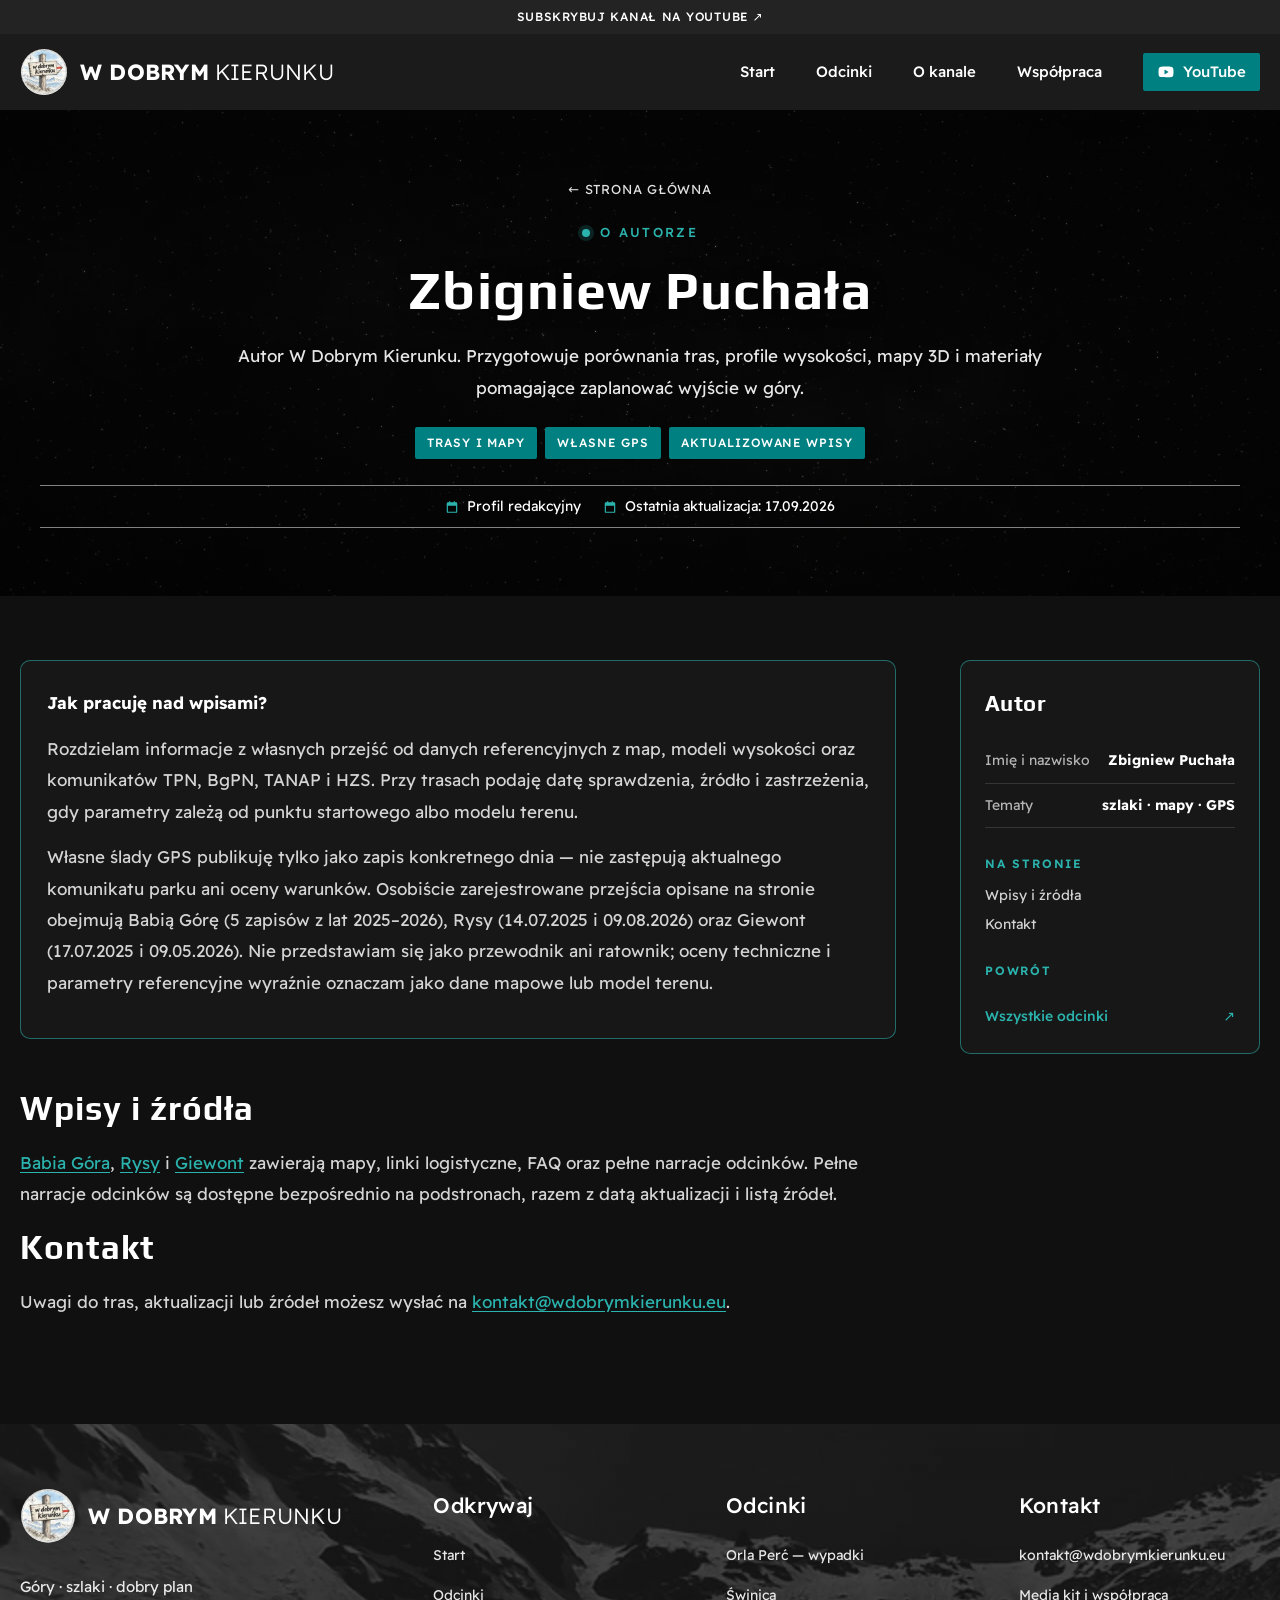
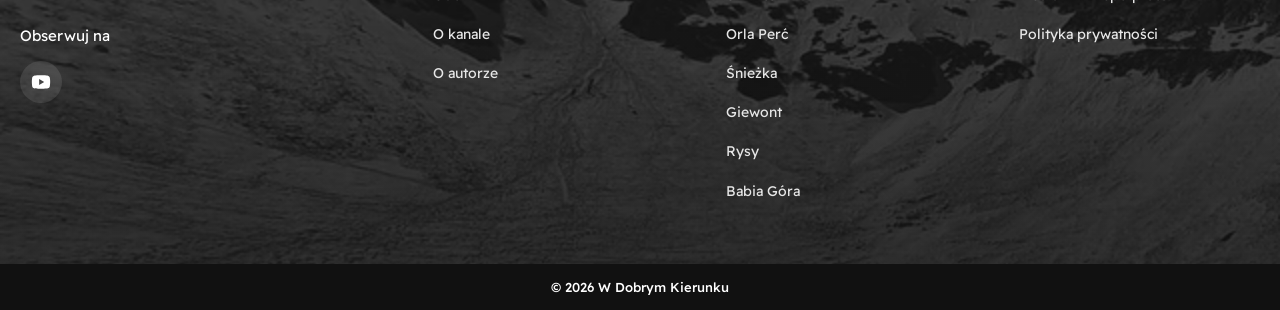
==== commit 26e709f7: "E07 is out (https://youtu.be/kMcvkKVTRDE): the homepage's newest episode and its ItemList, "Ostatnie" ====
--- a/site/autor.html
+++ b/site/autor.html
@@ -18,7 +18,7 @@
 <link rel="preconnect" href="https://fonts.gstatic.com" crossorigin>
 <link href="https://fonts.googleapis.com/css2?family=Play:wght@400;700&amp;family=Readex+Pro:wght@300;400;500;600;700&amp;display=swap" rel="stylesheet">
 <script>document.documentElement.classList.add('js')</script>
-<link rel="stylesheet" href="styles.css?v=aster-20261106">
+<link rel="stylesheet" href="styles.css?v=aster-20261113">
 <script type="application/ld+json">{"@context":"https://schema.org","@graph":[{"@type":"Person","@id":"https://wdobrymkierunku.eu/autor.html#person","name":"Zbigniew Puchała","url":"https://wdobrymkierunku.eu/autor.html","description":"Autor W Dobrym Kierunku — porównań tras, map, wizualizacji i praktycznych wpisów o górskich przejściach.","sameAs":["https://www.youtube.com/@w.dobrym.kierunku"],"image":{"@type":"ImageObject","url":"https://wdobrymkierunku.eu/assets/wdk-logo.webp"}},{"@type":"WebPage","@id":"https://wdobrymkierunku.eu/autor.html","url":"https://wdobrymkierunku.eu/autor.html","name":"Zbigniew Puchała — autor W Dobrym Kierunku","inLanguage":"pl-PL","author":{"@id":"https://wdobrymkierunku.eu/autor.html#person"},"dateModified":"2026-09-17","isPartOf":{"@id":"https://wdobrymkierunku.eu/#website"}}]}</script>
   <link rel="alternate" type="text/plain" href="llms.txt" title="Informacje dla narzędzi AI">
   <link rel="alternate" type="application/atom+xml" href="https://wdobrymkierunku.eu/feed.xml" title="W Dobrym Kierunku — nowe wpisy">
@@ -54,6 +54,6 @@
 <aside class="article-aside"><h2>Autor</h2><div class="aside-stat"><span>Imię i nazwisko</span><strong>Zbigniew Puchała</strong></div><div class="aside-stat"><span>Tematy</span><strong>szlaki · mapy · GPS</strong></div><h3>Na stronie</h3><nav aria-label="Nawigacja po profilu"><a href="#wpisy">Wpisy i źródła</a><a href="#kontakt">Kontakt</a></nav><h3>Powrót</h3><a class="article-next" href="index.html#odcinki"><span>Wszystkie odcinki</span><span>↗</span></a></aside>
 </div>
 </main>
-<footer class="site-footer"><div class="footer-inner section-wrap"><div class="footer-brand"><a class="brand brand-footer" href="index.html#top" aria-label="W Dobrym Kierunku — strona główna"><img src="assets/wdk-logo.webp" width="64" height="64" alt="Logo W Dobrym Kierunku"><span class="brand-word" aria-hidden="true"><b>W Dobrym</b> Kierunku</span></a><p>Góry · szlaki · dobry plan</p><p class="footer-follow">Obserwuj na</p><a class="footer-social" href="https://www.youtube.com/@w.dobrym.kierunku" target="_blank" rel="noopener noreferrer" aria-label="Kanał W Dobrym Kierunku na YouTube"><svg viewBox="0 0 24 24" aria-hidden="true"><path d="M21.6 7.2a2.9 2.9 0 0 0-2-2C17.8 4.7 12 4.7 12 4.7s-5.8 0-7.6.5a2.9 2.9 0 0 0-2 2A30.3 30.3 0 0 0 2 12a30.3 30.3 0 0 0 .4 4.8 2.9 2.9 0 0 0 2 2c1.8.5 7.6.5 7.6.5s5.8 0 7.6-.5a2.9 2.9 0 0 0 2-2A30.3 30.3 0 0 0 22 12a30.3 30.3 0 0 0-.4-4.8ZM10 15.2V8.8l5.5 3.2-5.5 3.2Z"/></svg></a></div><nav class="footer-col" aria-label="Strona"><p class="footer-title">Odkrywaj</p><ul><li><a href="index.html#top">Start</a></li><li><a href="index.html#odcinki">Odcinki</a></li><li><a href="index.html#o-kanale">O kanale</a></li><li><a href="autor.html">O autorze</a></li></ul></nav><nav class="footer-col" aria-label="Artykuły"><p class="footer-title">Odcinki</p><ul><li><a href="odcinki/swinica.html">Świnica</a></li><li><a href="odcinki/orla-perc.html">Orla Perć</a></li><li><a href="odcinki/sniezka.html">Śnieżka</a></li><li><a href="odcinki/giewont.html">Giewont</a></li><li><a href="odcinki/rysy.html">Rysy</a></li><li><a href="odcinki/babia-gora.html">Babia Góra</a></li></ul></nav><div class="footer-col"><p class="footer-title">Kontakt</p><ul><li><a href="mailto:kontakt@wdobrymkierunku.eu">kontakt@wdobrymkierunku.eu</a></li><li><a href="media-kit.html">Media kit i współpraca</a></li><li><a href="polityka-prywatnosci.html">Polityka prywatności</a></li></ul></div></div><div class="footer-bottom"><p class="copyright">© 2026 W Dobrym Kierunku</p></div></footer>
+<footer class="site-footer"><div class="footer-inner section-wrap"><div class="footer-brand"><a class="brand brand-footer" href="index.html#top" aria-label="W Dobrym Kierunku — strona główna"><img src="assets/wdk-logo.webp" width="64" height="64" alt="Logo W Dobrym Kierunku"><span class="brand-word" aria-hidden="true"><b>W Dobrym</b> Kierunku</span></a><p>Góry · szlaki · dobry plan</p><p class="footer-follow">Obserwuj na</p><a class="footer-social" href="https://www.youtube.com/@w.dobrym.kierunku" target="_blank" rel="noopener noreferrer" aria-label="Kanał W Dobrym Kierunku na YouTube"><svg viewBox="0 0 24 24" aria-hidden="true"><path d="M21.6 7.2a2.9 2.9 0 0 0-2-2C17.8 4.7 12 4.7 12 4.7s-5.8 0-7.6.5a2.9 2.9 0 0 0-2 2A30.3 30.3 0 0 0 2 12a30.3 30.3 0 0 0 .4 4.8 2.9 2.9 0 0 0 2 2c1.8.5 7.6.5 7.6.5s5.8 0 7.6-.5a2.9 2.9 0 0 0 2-2A30.3 30.3 0 0 0 22 12a30.3 30.3 0 0 0-.4-4.8ZM10 15.2V8.8l5.5 3.2-5.5 3.2Z"/></svg></a></div><nav class="footer-col" aria-label="Strona"><p class="footer-title">Odkrywaj</p><ul><li><a href="index.html#top">Start</a></li><li><a href="index.html#odcinki">Odcinki</a></li><li><a href="index.html#o-kanale">O kanale</a></li><li><a href="autor.html">O autorze</a></li></ul></nav><nav class="footer-col" aria-label="Artykuły"><p class="footer-title">Odcinki</p><ul><li><a href="odcinki/orla-perc-wypadki.html">Orla Perć — wypadki</a></li><li><a href="odcinki/swinica.html">Świnica</a></li><li><a href="odcinki/orla-perc.html">Orla Perć</a></li><li><a href="odcinki/sniezka.html">Śnieżka</a></li><li><a href="odcinki/giewont.html">Giewont</a></li><li><a href="odcinki/rysy.html">Rysy</a></li><li><a href="odcinki/babia-gora.html">Babia Góra</a></li></ul></nav><div class="footer-col"><p class="footer-title">Kontakt</p><ul><li><a href="mailto:kontakt@wdobrymkierunku.eu">kontakt@wdobrymkierunku.eu</a></li><li><a href="media-kit.html">Media kit i współpraca</a></li><li><a href="polityka-prywatnosci.html">Polityka prywatności</a></li></ul></div></div><div class="footer-bottom"><p class="copyright">© 2026 W Dobrym Kierunku</p></div></footer>
 </body>
 </html>
--- a/site/styles.css
+++ b/site/styles.css
@@ -183,6 +183,12 @@
 .reason-icon { display: grid; width: 120px; height: 120px; place-items: center; margin-bottom: 26px; border-radius: 50%; background: #fff; color: var(--teal); }
 .reason-icon svg { width: 52px; height: 52px; fill: none; stroke: currentColor; stroke-linecap: round; stroke-linejoin: round; stroke-width: 1.8; }
 .reason-list b { font-family: var(--font-head); font-size: 20px; letter-spacing: .02em; }
+.insurance-note { max-width: 760px; margin: clamp(44px, 5vw, 64px) auto 0; padding: 22px 26px; border: 1px solid var(--line); border-left: 4px solid var(--accent); border-radius: var(--radius); background: var(--card); color: var(--soft); font-size: 16px; line-height: 1.7; }
+.insurance-note h3 { margin: 0 0 8px; font-size: 20px; }
+.insurance-note p { margin: 0; }
+.insurance-note p + p { margin-top: 12px; }
+.insurance-note a { color: var(--accent); text-underline-offset: 3px; }
+.insurance-note .insurance-ad { color: var(--muted); font-size: 15px; }
 
 /* ---------- Współpraca (pas CTA) ---------- */
 .partnership { background: #000; }
@@ -249,7 +255,7 @@
 .article-meta span { padding: 6px 12px; border-radius: 2px; background: var(--teal); color: #fff; font-size: 12px; font-weight: 500; letter-spacing: .08em; text-transform: uppercase; }
 .article-dates { display: flex; flex-wrap: wrap; justify-content: center; gap: 8px 22px; width: min(1200px, 100%); margin: 26px 0 0; padding: 10px 0; border-top: 1px solid rgba(255, 255, 255, .5); border-bottom: 1px solid rgba(255, 255, 255, .5); color: #fff; font-size: 14px; line-height: 1.5; }
 .article-dates span { display: inline-flex; align-items: center; gap: 8px; }
-.article-dates span::before { width: 14px; height: 14px; flex: none; background: var(--accent); content: ''; -webkit-mask: url("data:image/svg+xml,%3Csvg xmlns='http://www.w3.org/2000/svg' viewBox='0 0 24 24'%3E%3Cpath d='M7 2v2H5a2 2 0 0 0-2 2v14a2 2 0 0 0 2 2h14a2 2 0 0 0 2-2V6a2 2 0 0 0-2-2h-2V2h-2v2H9V2H7Zm-2 8h14v10H5V10Z'/%3E%3C/svg%3E") center / contain no-repeat; mask: url("data:image/svg+xml,%3Csvg xmlns='http://www.w3.org/2000/svg' viewBox='0 0 24 24'%3E%3Cpath d='M7 2v2H5a2 2 0 0 0-2 2v14a2 2 0 0 0 2 2h14a2 2 0 0 0 2-2V6a2 2 0 0 0-2-2h-2V2h-2v2H9V2H7Zm-2 8h14v10H5V10Z'/%3E%3C/svg%3E") center / contain no-repeat; }
+.article-dates span::before { width: 14px; height: 14px; flex: none; background: var(--accent); content: ''; -webkit-mask-image: url("data:image/svg+xml,%3Csvg xmlns='http://www.w3.org/2000/svg' viewBox='0 0 24 24'%3E%3Cpath d='M7 2v2H5a2 2 0 0 0-2 2v14a2 2 0 0 0 2 2h14a2 2 0 0 0 2-2V6a2 2 0 0 0-2-2h-2V2h-2v2H9V2H7Zm-2 8h14v10H5V10Z'/%3E%3C/svg%3E"); mask-image: url("data:image/svg+xml,%3Csvg xmlns='http://www.w3.org/2000/svg' viewBox='0 0 24 24'%3E%3Cpath d='M7 2v2H5a2 2 0 0 0-2 2v14a2 2 0 0 0 2 2h14a2 2 0 0 0 2-2V6a2 2 0 0 0-2-2h-2V2h-2v2H9V2H7Zm-2 8h14v10H5V10Z'/%3E%3C/svg%3E"); -webkit-mask-position: center; mask-position: center; -webkit-mask-size: contain; mask-size: contain; -webkit-mask-repeat: no-repeat; mask-repeat: no-repeat; }
 .article-byline { margin: 12px 0 0; color: #e0e0e0; font-size: 14px; line-height: 1.6; }
 .article-byline a { color: var(--accent); text-decoration: underline; text-underline-offset: 3px; }
 
@@ -418,6 +424,7 @@
   .feature-gallery a { aspect-ratio: 4 / 3; }
   .reason-list { grid-template-columns: 1fr; gap: 40px; }
   .reason-icon { width: 100px; height: 100px; margin-bottom: 18px; }
+  .insurance-note { padding: 18px; }
   .partnership-inner { grid-template-columns: 1fr; justify-items: center; padding-top: 44px; padding-bottom: 44px; }
   .partnership-logo img { width: 120px; height: 120px; }
   .partnership-copy .button { width: 100%; min-width: 0; }
